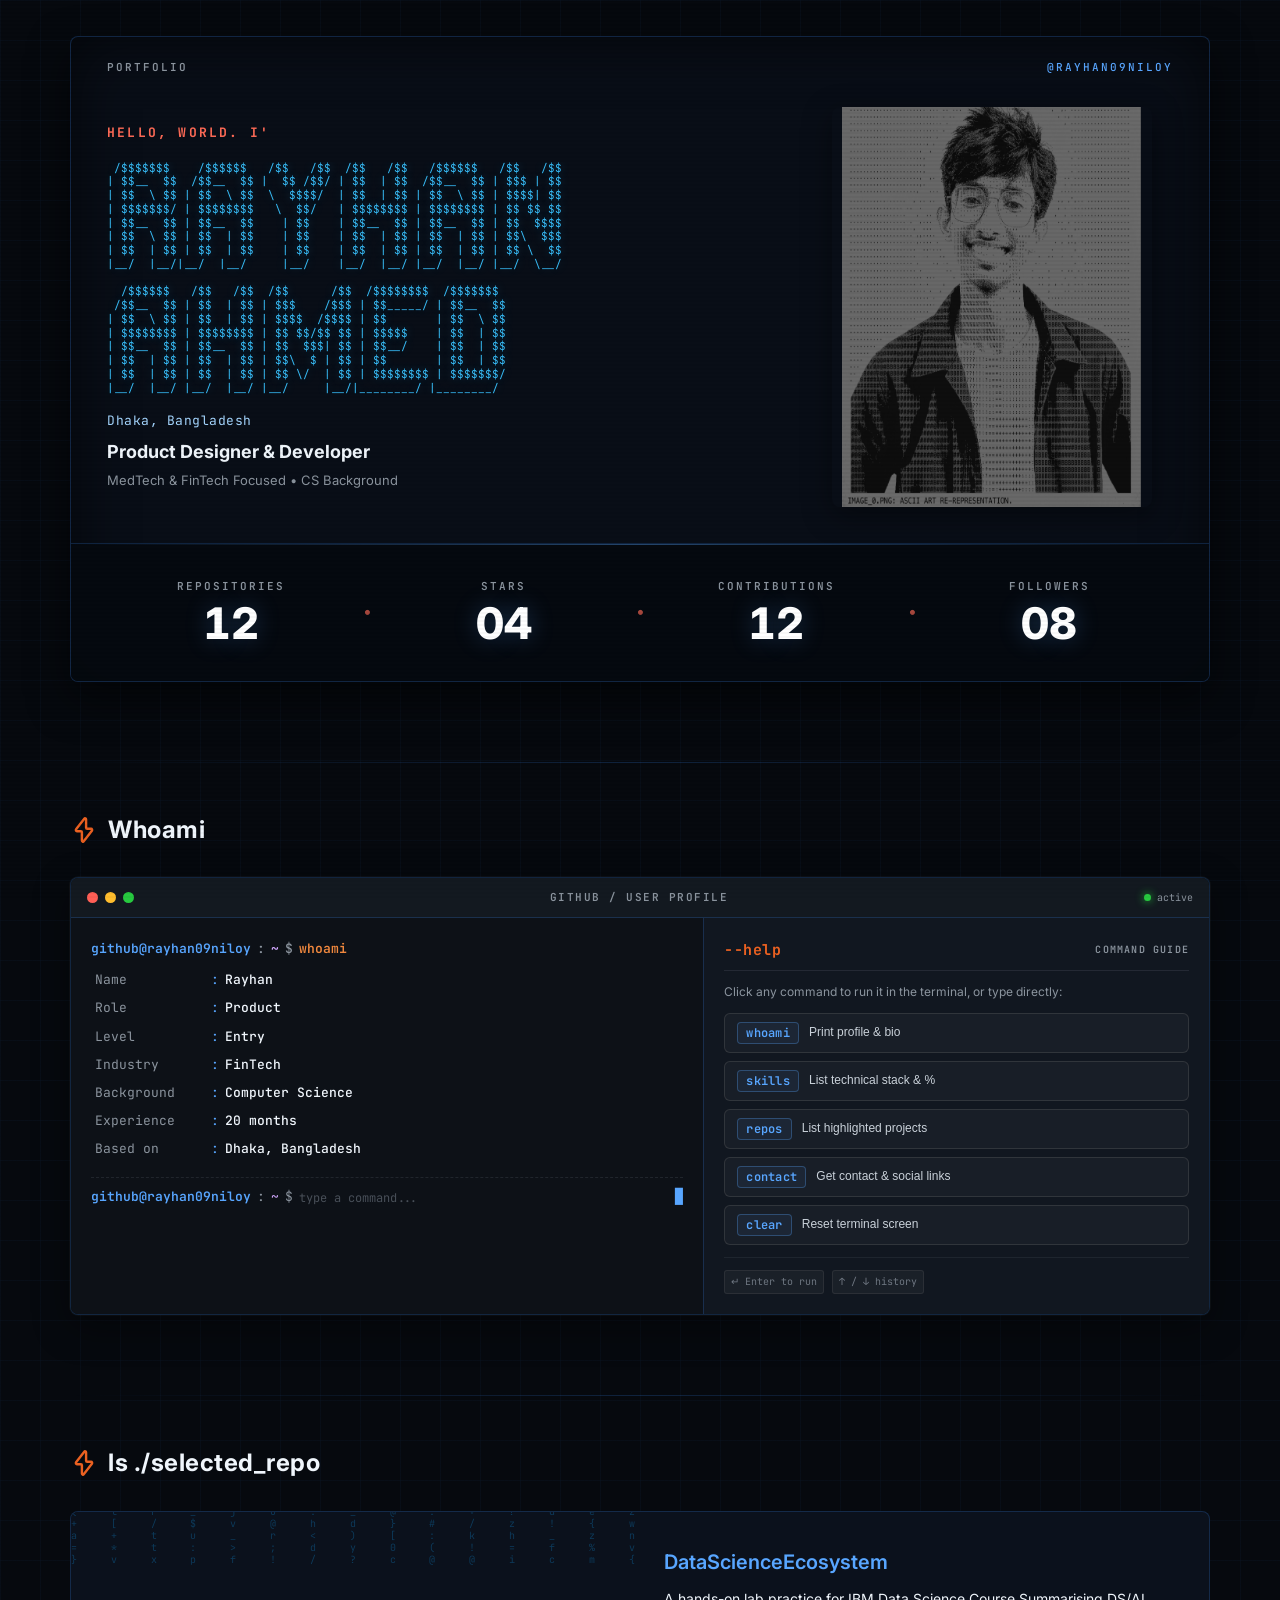
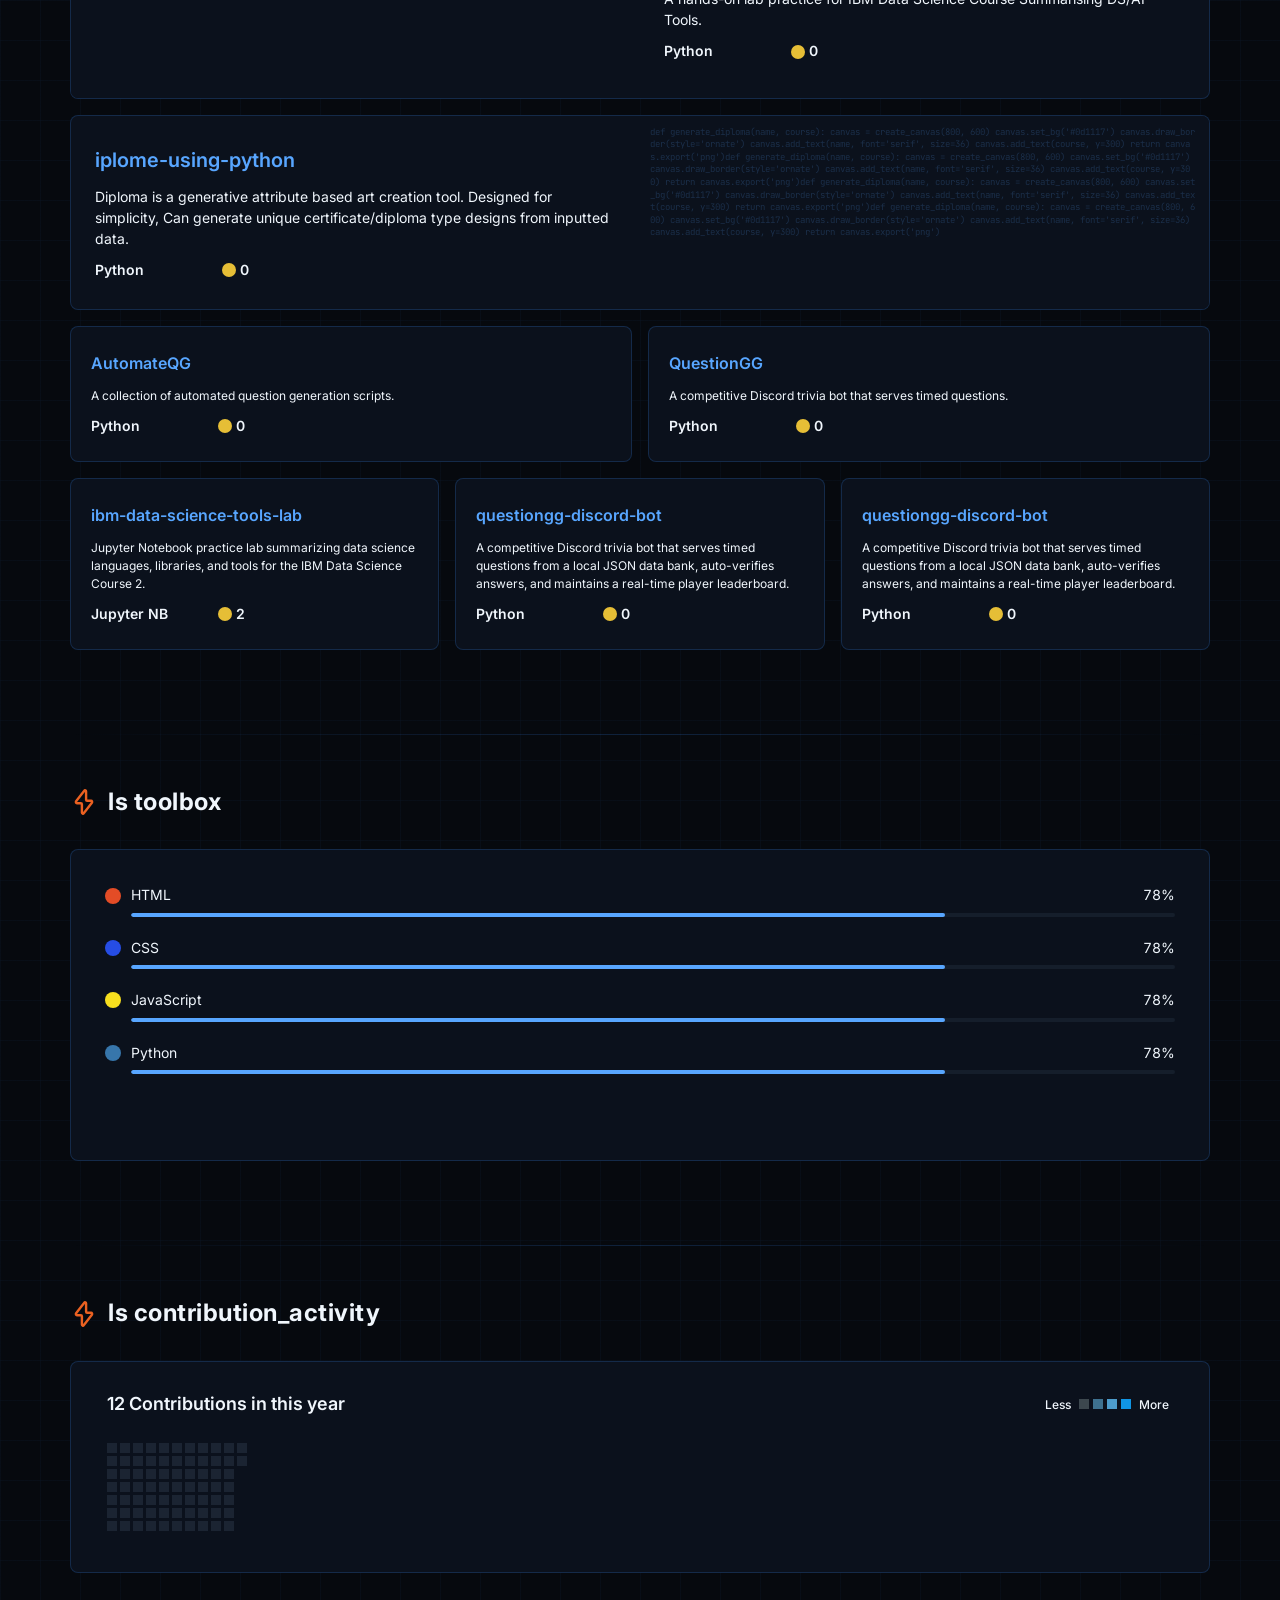
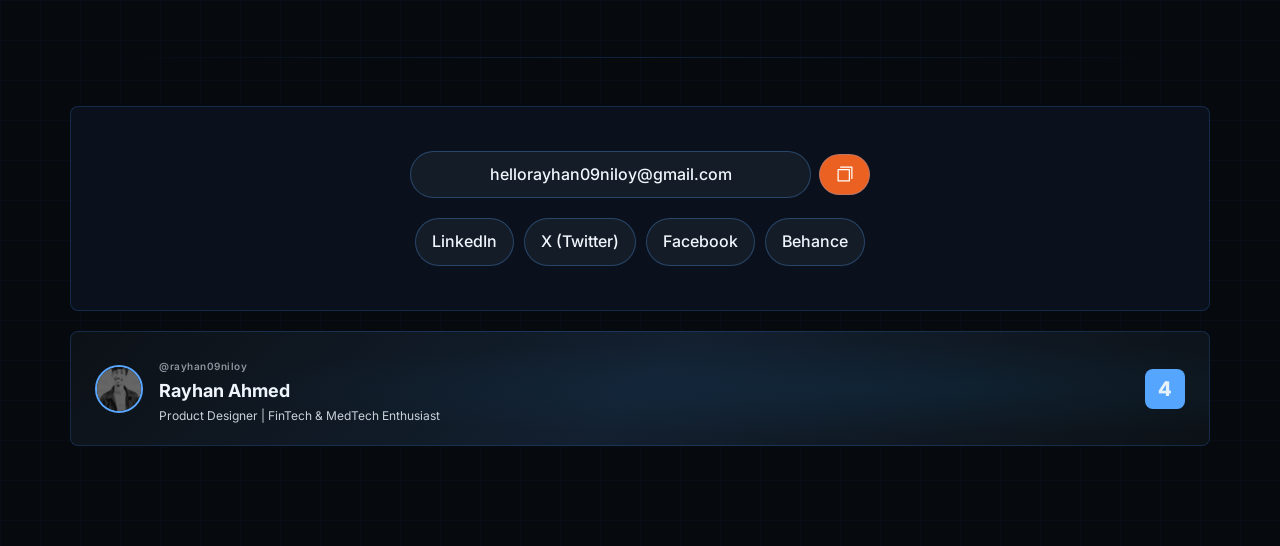
==== index.html @ 8833543a "good enough v1" ====
<!DOCTYPE html>
<html lang="en">
<head>
  <meta charset="UTF-8">
  <meta name="viewport" content="width=device-width, initial-scale=1.0">
  <title>Rayhan Ahmed — Portfolio</title>
  <link rel="stylesheet" href="style.css">
  <link rel="preconnect" href="https://fonts.googleapis.com">
  <link rel="preconnect" href="https://fonts.gstatic.com" crossorigin>
  <link href="https://fonts.googleapis.com/css2?family=Inter:wght@400;500;600;700;800;900&family=JetBrains+Mono:wght@400;700&display=swap" rel="stylesheet">
</head>
<body>
  <!-- Scanline overlay -->
  <div class="scanline-overlay"></div>

  <!-- Floating cursor glow -->
  <div class="cursor-glow" id="cursorGlow"></div>

  <main class="container">

    <!-- ═══════════════ HERO SECTION (Cybernetic Identity Card) ═══════════════ -->
    <section class="hero" id="hero">
      <div class="hero-card" data-animate="fade-up">
        <!-- Top meta header -->
        <div class="hero-top-bar">
          <span class="hero-identity-tag">PORTFOLIO</span>
          <span class="hero-handle-tag">@rayhan09niloy</span>
        </div>

        <!-- Hero main content grid -->
        <div class="hero-body">
          <div class="hero-content">
            <p class="hero-greeting" data-animate="fade-up">HELLO, WORLD. I'M</p>

            <pre class="ascii-name" aria-label="Rayhan Ahmed"> /$$$$$$$    /$$$$$$   /$$   /$$  /$$   /$$   /$$$$$$   /$$   /$$
| $$__  $$  /$$__  $$ |  $$ /$$/ | $$  | $$  /$$__  $$ | $$$ | $$
| $$  \ $$ | $$  \ $$  \  $$$$/  | $$  | $$ | $$  \ $$ | $$$$| $$
| $$$$$$$/ | $$$$$$$$   \  $$/   | $$$$$$$$ | $$$$$$$$ | $$ $$ $$
| $$__  $$ | $$__  $$    | $$    | $$__  $$ | $$__  $$ | $$  $$$$
| $$  \ $$ | $$  | $$    | $$    | $$  | $$ | $$  | $$ | $$\  $$$
| $$  | $$ | $$  | $$    | $$    | $$  | $$ | $$  | $$ | $$ \  $$
|__/  |__/|__/  |__/     |__/    |__/  |__/ |__/  |__/ |__/  \__/

  /$$$$$$   /$$   /$$  /$$      /$$  /$$$$$$$$  /$$$$$$$
 /$$__  $$ | $$  | $$ | $$$    /$$$ | $$_____/ | $$__  $$
| $$  \ $$ | $$  | $$ | $$$$  /$$$$ | $$       | $$  \ $$
| $$$$$$$$ | $$$$$$$$ | $$ $$/$$ $$ | $$$$$    | $$  | $$
| $$__  $$ | $$__  $$ | $$  $$$| $$ | $$__/    | $$  | $$
| $$  | $$ | $$  | $$ | $$\  $ | $$ | $$       | $$  | $$
| $$  | $$ | $$  | $$ | $$ \/  | $$ | $$$$$$$$ | $$$$$$$/
|__/  |__/ |__/  |__/ |__/     |__/|________/ |________/</pre>

            <div class="hero-info" data-animate="fade-up" data-delay="300">
              <p class="hero-location">Dhaka, Bangladesh</p>
              <p class="hero-role">Product Designer &amp; Developer</p>
              <p class="hero-detail">MedTech &amp; FinTech Focused • CS Background</p>
            </div>
          </div>

          <!-- Hero right: Profile with original uncropped dimensions -->
          <div class="hero-image-pane" data-animate="fade-left" data-delay="250">
            <img src="assets/profile.png" alt="Rayhan Ahmed" class="hero-profile-img" />
          </div>
        </div>

        <!-- Integrated Hero Stats Bar -->
        <div class="hero-stats-bar" data-animate="fade-up" data-delay="400">
          <div class="hero-stat-col">
            <span class="hero-stat-label">REPOSITORIES</span>
            <span class="hero-stat-value" data-count="12">0</span>
          </div>
          <div class="hero-stat-dot">•</div>
          <div class="hero-stat-col">
            <span class="hero-stat-label">STARS</span>
            <span class="hero-stat-value" data-count="4">0</span>
          </div>
          <div class="hero-stat-dot">•</div>
          <div class="hero-stat-col">
            <span class="hero-stat-label">CONTRIBUTIONS</span>
            <span class="hero-stat-value" data-count="12">0</span>
          </div>
          <div class="hero-stat-dot">•</div>
          <div class="hero-stat-col">
            <span class="hero-stat-label">FOLLOWERS</span>
            <span class="hero-stat-value" data-count="8">0</span>
          </div>
        </div>
      </div>
    </section>

    <!-- ═══════════════ SECTION DIVIDER ═══════════════ -->
    <div class="section-divider" data-animate="line-draw">
      <div class="divider-line"></div>
    </div>

    <!-- ═══════════════ WHOAMI SECTION ═══════════════ -->
    <section class="whoami-section" id="whoami">
      <div class="section-header" data-animate="fade-up">
        <img src="assets/flash.svg" alt="" class="section-icon" />
        <h2 class="section-title">Whoami</h2>
      </div>

      <!-- Interactive Terminal Window (Image 2 style) -->
      <div class="terminal-window" data-animate="fade-up" data-delay="100">
        <!-- Terminal Title Bar -->
        <div class="terminal-window-header">
          <div class="terminal-dots">
            <span class="dot red"></span>
            <span class="dot yellow"></span>
            <span class="dot green"></span>
          </div>
          <div class="terminal-window-title">GITHUB / USER PROFILE</div>
          <div class="terminal-window-meta">
            <span class="terminal-status-dot"></span>
            <span class="terminal-status-text">active</span>
          </div>
        </div>

        <!-- Terminal Window Body (2 columns: interactive shell + help guide) -->
        <div class="terminal-window-body">
          <!-- Left Column: Interactive Terminal -->
          <div class="terminal-shell" id="terminalShell">
            <div class="terminal-history" id="terminalHistory">
              <!-- Initial command output -->
              <div class="terminal-log-entry">
                <div class="terminal-prompt-line">
                  <span class="t-user">github@rayhan09niloy</span><span class="t-sep">:</span><span class="t-path">~</span><span class="t-dollar">$</span>
                  <span class="t-cmd">whoami</span>
                </div>
                <div class="terminal-output-block">
                  <table class="info-table">
                    <tr><td class="label">Name</td><td class="colon">:</td><td class="value">Rayhan</td></tr>
                    <tr><td class="label">Role</td><td class="colon">:</td><td class="value">Product</td></tr>
                    <tr><td class="label">Level</td><td class="colon">:</td><td class="value">Entry</td></tr>
                    <tr><td class="label">Industry</td><td class="colon">:</td><td class="value">FinTech</td></tr>
                    <tr><td class="label">Background</td><td class="colon">:</td><td class="value">Computer Science</td></tr>
                    <tr><td class="label">Experience</td><td class="colon">:</td><td class="value">20 months</td></tr>
                    <tr><td class="label">Based on</td><td class="colon">:</td><td class="value">Dhaka, Bangladesh</td></tr>
                  </table>
                </div>
              </div>
            </div>

            <!-- Active Input Row -->
            <form class="terminal-input-row" id="terminalForm" onsubmit="return false;">
              <span class="t-user">github@rayhan09niloy</span><span class="t-sep">:</span><span class="t-path">~</span><span class="t-dollar">$</span>
              <input type="text" id="terminalInput" class="terminal-input" placeholder="type a command..." autocomplete="off" spellcheck="false" />
              <span class="terminal-cursor">█</span>
            </form>
          </div>

          <!-- Right Column: --help Command Guide -->
          <div class="terminal-help-pane">
            <div class="help-pane-header">
              <span class="help-flag">--help</span>
              <span class="help-label">COMMAND GUIDE</span>
            </div>
            <p class="help-intro">Click any command to run it in the terminal, or type directly:</p>
            
            <div class="help-cmd-list">
              <button class="help-cmd-item" type="button" data-cmd="whoami">
                <span class="help-cmd-badge">whoami</span>
                <span class="help-cmd-desc">Print profile &amp; bio</span>
              </button>
              <button class="help-cmd-item" type="button" data-cmd="skills">
                <span class="help-cmd-badge">skills</span>
                <span class="help-cmd-desc">List technical stack &amp; %</span>
              </button>
              <button class="help-cmd-item" type="button" data-cmd="repos">
                <span class="help-cmd-badge">repos</span>
                <span class="help-cmd-desc">List highlighted projects</span>
              </button>
              <button class="help-cmd-item" type="button" data-cmd="contact">
                <span class="help-cmd-badge">contact</span>
                <span class="help-cmd-desc">Get contact &amp; social links</span>
              </button>
              <button class="help-cmd-item" type="button" data-cmd="clear">
                <span class="help-cmd-badge">clear</span>
                <span class="help-cmd-desc">Reset terminal screen</span>
              </button>
            </div>

            <div class="help-pane-footer">
              <div class="help-shortcuts">
                <span class="key-hint">↵ Enter to run</span>
                <span class="key-hint">↑ / ↓ history</span>
              </div>
            </div>
          </div>
        </div>
      </div>
    </section>

    <!-- ═══════════════ SECTION DIVIDER ═══════════════ -->
    <div class="section-divider" data-animate="line-draw">
      <div class="divider-line"></div>
    </div>

    <!-- ═══════════════ SELECTED WORK ═══════════════ -->
    <section class="selected-work" id="repos">
      <div class="section-header" data-animate="fade-up">
        <img src="assets/flash.svg" alt="" class="section-icon" />
        <h2 class="section-title">ls ./selected_repo</h2>
      </div>

      <!-- Featured Repo -->
      <div class="repo-featured" data-animate="fade-up" data-delay="100">
        <div class="repo-placeholder">
          <div class="repo-placeholder-inner">
            <div class="code-rain" id="codeRain"></div>
          </div>
        </div>
        <div class="repo-info-panel">
          <a href="#" class="repo-name-link">DataScienceEcosystem</a>
          <p class="repo-desc">A hands-on lab practice for IBM Data Science Course Summarising  DS/AI Tools.</p>
          <div class="repo-meta">
            <span class="repo-lang">Python</span>
            <span class="repo-stars">
              <img src="assets/star.svg" alt="" class="star-icon" />
              0
            </span>
          </div>
        </div>
      </div>

      <div class="repo-featured right" data-animate="fade-up" data-delay="200">
        <div class="repo-info-panel">
          <a href="#" class="repo-name-link">iplome-using-python</a>
          <p class="repo-desc">Diploma is a generative attribute based art creation tool. Designed for simplicity, Can generate unique certificate/diploma type designs from inputted data.</p>
          <div class="repo-meta">
            <span class="repo-lang">Python</span>
            <span class="repo-stars">
              <img src="assets/star.svg" alt="" class="star-icon" />
              0
            </span>
          </div>
        </div>
        <div class="repo-placeholder">
          <div class="repo-placeholder-inner">
            <div class="matrix-text" id="matrixText"></div>
          </div>
        </div>
      </div>

      <!-- Smaller Repos Grid -->
      <div class="repo-grid" data-animate="fade-up" data-delay="300">
        <div class="repo-card" data-tilt>
          <a href="#" class="repo-name-link">AutomateQG</a>
          <p class="repo-desc">A collection of automated question generation scripts.</p>
          <div class="repo-meta">
            <span class="repo-lang">Python</span>
            <span class="repo-stars">
              <img src="assets/star.svg" alt="" class="star-icon" />
              0
            </span>
          </div>
        </div>
        <div class="repo-card" data-tilt>
          <a href="#" class="repo-name-link">QuestionGG</a>
          <p class="repo-desc">A competitive Discord trivia bot that serves timed questions.</p>
          <div class="repo-meta">
            <span class="repo-lang">Python</span>
            <span class="repo-stars">
              <img src="assets/star.svg" alt="" class="star-icon" />
              0
            </span>
          </div>
        </div>
      </div>

      <!-- Second Row -->
      <div class="repo-grid three-col" data-animate="fade-up" data-delay="400">
        <div class="repo-card" data-tilt>
          <a href="#" class="repo-name-link">ibm-data-science-tools-lab</a>
          <p class="repo-desc">Jupyter Notebook practice lab summarizing data science languages, libraries, and tools for the IBM Data Science Course 2.</p>
          <div class="repo-meta">
            <span class="repo-lang">Jupyter NB</span>
            <span class="repo-stars">
              <img src="assets/star.svg" alt="" class="star-icon" />
              2
            </span>
          </div>
        </div>
        <div class="repo-card" data-tilt>
          <a href="#" class="repo-name-link">questiongg-discord-bot</a>
          <p class="repo-desc">A competitive Discord trivia bot that serves timed questions from a local JSON data bank, auto-verifies answers, and maintains a real-time player leaderboard.</p>
          <div class="repo-meta">
            <span class="repo-lang">Python</span>
            <span class="repo-stars">
              <img src="assets/star.svg" alt="" class="star-icon" />
              0
            </span>
          </div>
        </div>
        <div class="repo-card" data-tilt>
          <a href="#" class="repo-name-link">questiongg-discord-bot</a>
          <p class="repo-desc">A competitive Discord trivia bot that serves timed questions from a local JSON data bank, auto-verifies answers, and maintains a real-time player leaderboard.</p>
          <div class="repo-meta">
            <span class="repo-lang">Python</span>
            <span class="repo-stars">
              <img src="assets/star.svg" alt="" class="star-icon" />
              0
            </span>
          </div>
        </div>
      </div>
    </section>

    <!-- ═══════════════ SECTION DIVIDER ═══════════════ -->
    <div class="section-divider" data-animate="line-draw">
      <div class="divider-line"></div>
    </div>

    <!-- ═══════════════ TOOLBOX ═══════════════ -->
    <section class="toolbox-section" id="toolbox">
      <div class="section-header" data-animate="fade-up">
        <img src="assets/flash.svg" alt="" class="section-icon" />
        <h2 class="section-title">ls toolbox</h2>
      </div>

      <div class="toolbox-card" data-animate="fade-up" data-delay="100">
        <div class="skill-bar" data-animate="bar-fill" data-delay="200">
          <div class="skill-info">
            <span class="skill-dot" style="background: #e34c26;"></span>
            <span class="skill-name">HTML</span>
            <span class="skill-percent">78%</span>
          </div>
          <div class="bar-track">
            <div class="bar-fill" style="--fill-width: 78%; --bar-color: #e34c26;"></div>
          </div>
        </div>
        <div class="skill-bar" data-animate="bar-fill" data-delay="300">
          <div class="skill-info">
            <span class="skill-dot" style="background: #264de4;"></span>
            <span class="skill-name">CSS</span>
            <span class="skill-percent">78%</span>
          </div>
          <div class="bar-track">
            <div class="bar-fill" style="--fill-width: 78%; --bar-color: #264de4;"></div>
          </div>
        </div>
        <div class="skill-bar" data-animate="bar-fill" data-delay="400">
          <div class="skill-info">
            <span class="skill-dot" style="background: #f7df1e;"></span>
            <span class="skill-name">JavaScript</span>
            <span class="skill-percent">78%</span>
          </div>
          <div class="bar-track">
            <div class="bar-fill" style="--fill-width: 78%; --bar-color: #f7df1e;"></div>
          </div>
        </div>
        <div class="skill-bar" data-animate="bar-fill" data-delay="500">
          <div class="skill-info">
            <span class="skill-dot" style="background: #3776ab;"></span>
            <span class="skill-name">Python</span>
            <span class="skill-percent">78%</span>
          </div>
          <div class="bar-track">
            <div class="bar-fill" style="--fill-width: 78%; --bar-color: #3776ab;"></div>
          </div>
        </div>
        <div class="skill-bar" data-animate="bar-fill" data-delay="600">
          <div class="skill-info">
            <span class="skill-dot" style="background: #61dafb;"></span>
            <span class="skill-name">React</span>
            <span class="skill-percent">78%</span>
          </div>
          <div class="bar-track">
            <div class="bar-fill" style="--fill-width: 78%; --bar-color: #61dafb;"></div>
          </div>
        </div>
      </div>
    </section>

    <!-- ═══════════════ SECTION DIVIDER ═══════════════ -->
    <div class="section-divider" data-animate="line-draw">
      <div class="divider-line"></div>
    </div>

    <!-- ═══════════════ CONTRIBUTION ACTIVITY ═══════════════ -->
    <section class="contribution-section" id="contributions">
      <div class="section-header" data-animate="fade-up">
        <img src="assets/flash.svg" alt="" class="section-icon" />
        <h2 class="section-title">ls contribution_activity</h2>
      </div>

      <div class="contribution-card" data-animate="fade-up" data-delay="100">
        <div class="contribution-header">
          <span class="contribution-count">12 Contributions in this year</span>
          <div class="contribution-legend">
            <span class="legend-text">Less</span>
            <span class="legend-box" style="background: #3c474e;"></span>
            <span class="legend-box" style="background: #3e718f;"></span>
            <span class="legend-box" style="background: #4d9ccb;"></span>
            <span class="legend-box" style="background: #1095e4;"></span>
            <span class="legend-text">More</span>
          </div>
        </div>
        <div class="contribution-grid" id="contributionGrid">
          <!-- Generated by JS -->
        </div>
      </div>
    </section>

    <!-- ═══════════════ SECTION DIVIDER ═══════════════ -->
    <div class="section-divider" data-animate="line-draw">
      <div class="divider-line"></div>
    </div>

    <!-- ═══════════════ FOOTER / CONTACT ═══════════════ -->
    <footer class="footer-section" id="contact">
      <div class="footer-content" data-animate="fade-up">
        <div class="email-row">
          <div class="email-display">
            <span>hellorayhan09niloy@gmail.com</span>
          </div>
          <button class="copy-btn" id="copyEmail" aria-label="Copy email">
            <img src="assets/copy.svg" alt="Copy" />
          </button>
        </div>
        <div class="social-links">
          <a href="https://linkedin.com/in/rayhan09niloy" target="_blank" rel="noopener noreferrer" class="social-pill">LinkedIn</a>
          <a href="https://x.com/rayhan09niloy" target="_blank" rel="noopener noreferrer" class="social-pill">X (Twitter)</a>
          <a href="https://facebook.com" target="_blank" rel="noopener noreferrer" class="social-pill">Facebook</a>
          <a href="https://behance.net" target="_blank" rel="noopener noreferrer" class="social-pill">Behance</a>
        </div>
      </div>

      <div class="footer-profile" data-animate="fade-up" data-delay="200">
        <div class="footer-profile-card">
          <img src="assets/profile.png" alt="Rayhan Ahmed" class="footer-avatar" />
          <div class="footer-profile-info">
            <span class="footer-badge">@rayhan09niloy</span>
            <h3 class="footer-name">Rayhan Ahmed</h3>
            <p class="footer-bio">Product Designer | FinTech & MedTech Enthusiast</p>
          </div>
          <div class="footer-level">4</div>
        </div>
      </div>
    </footer>

  </main>

  <!-- Toast notification -->
  <div class="toast" id="toast">Email copied to clipboard!</div>

  <script src="script.js"></script>
</body>
</html>
---- style.css ----
/* ═══════════════════════════════════════════════════
   ROOT & RESET
   ═══════════════════════════════════════════════════ */

:root {
  --bg-primary: #06090e;
  --bg-card: #090e17;
  --bg-card-alt: #0b111c;
  --bg-card-deep: #070c14;
  --border-color: rgba(56, 139, 253, 0.2);
  --border-bright: rgba(88, 166, 255, 0.35);
  --text-primary: #f0f6fc;
  --text-secondary: #c9d1d9;
  --text-muted: #8b949e;
  --accent-blue: #58a6ff;
  --accent-coral: #ff6b57;
  --accent-orange: #eb6121;
  --accent-green: #7ee787;
  --pill-bg: #141c28;
  --pill-border: rgba(88, 166, 255, 0.3);
  --bar-track: #151e2b;
  --bar-fill: #58a6ff;
  --glow-color: rgba(56, 139, 253, 0.12);
  --contribution-0: #1b2432;
  --contribution-1: #1f3d59;
  --contribution-2: #285f8f;
  --contribution-3: #58a6ff;
  --font-main: 'Inter', -apple-system, BlinkMacSystemFont, sans-serif;
  --font-mono: 'JetBrains Mono', 'Courier New', monospace;
}

*, *::before, *::after {
  margin: 0;
  padding: 0;
  box-sizing: border-box;
}

html {
  scroll-behavior: smooth;
  font-size: 16px;
}

body {
  font-family: var(--font-main);
  background: var(--bg-primary);
  background-image: 
    linear-gradient(rgba(56, 139, 253, 0.035) 1px, transparent 1px),
    linear-gradient(90deg, rgba(56, 139, 253, 0.035) 1px, transparent 1px);
  background-size: 40px 40px;
  color: var(--text-primary);
  line-height: 1.6;
  overflow-x: hidden;
  -webkit-font-smoothing: antialiased;
  -moz-osx-font-smoothing: grayscale;
}

/* ═══════════════════════════════════════════════════
   SCANLINE OVERLAY (CRT retro feel)
   ═══════════════════════════════════════════════════ */

.scanline-overlay {
  position: fixed;
  inset: 0;
  z-index: 9999;
  pointer-events: none;
  background: repeating-linear-gradient(
    0deg,
    transparent,
    transparent 2px,
    rgba(0, 0, 0, 0.03) 2px,
    rgba(0, 0, 0, 0.03) 4px
  );
}

/* ═══════════════════════════════════════════════════
   CURSOR GLOW
   ═══════════════════════════════════════════════════ */

.cursor-glow {
  position: fixed;
  width: 600px;
  height: 600px;
  border-radius: 50%;
  background: radial-gradient(circle, var(--glow-color), transparent 70%);
  pointer-events: none;
  z-index: 1;
  transform: translate(-50%, -50%);
  transition: opacity 0.3s;
  opacity: 0;
}

body:hover .cursor-glow {
  opacity: 1;
}

/* ═══════════════════════════════════════════════════
   RESPONSIVE CONTAINER (Fluid, not capped at 640px)
   ═══════════════════════════════════════════════════ */

.container {
  width: 92%;
  max-width: 1140px;
  margin: 0 auto;
  padding: 36px 0 60px;
  position: relative;
  z-index: 2;
}

/* ═══════════════════════════════════════════════════
   HERO SECTION (Cybernetic Identity Card - Reference Image 1)
   ═══════════════════════════════════════════════════ */

.hero {
  margin-bottom: 32px;
}

.hero-card {
  background: var(--bg-card);
  border: 1px solid var(--border-color);
  border-radius: 8px;
  position: relative;
  overflow: hidden;
  box-shadow: inset 0 0 60px rgba(0, 0, 0, 0.6), 0 16px 40px rgba(0, 0, 0, 0.5);
  transition: border-color 0.3s ease, box-shadow 0.3s ease;
}

.hero-card:hover {
  border-color: var(--border-bright);
  box-shadow: inset 0 0 60px rgba(0, 0, 0, 0.5), 0 20px 48px rgba(56, 139, 253, 0.1);
}

/* Top Meta Header Bar */
.hero-top-bar {
  display: flex;
  justify-content: space-between;
  align-items: center;
  padding: 22px 36px 0;
  font-family: var(--font-mono);
  font-size: 11px;
  letter-spacing: 2px;
  color: var(--text-muted);
  text-transform: uppercase;
}

.hero-identity-tag {
  font-weight: 600;
  color: #8b949e;
}

.hero-handle-tag {
  color: var(--accent-blue);
  font-weight: 500;
}

/* Hero Main Content Grid */
.hero-body {
  display: grid;
  grid-template-columns: minmax(0, 1fr) minmax(220px, 34%);
  gap: 36px;
  align-items: stretch;
  padding: 30px 36px 36px;
}

.hero-content {
  min-width: 0;
  display: flex;
  flex-direction: column;
  justify-content: center;
}

.hero-greeting {
  font-family: var(--font-mono);
  font-size: 13px;
  font-weight: 700;
  color: var(--accent-coral);
  letter-spacing: 2.2px;
  text-transform: uppercase;
  margin-bottom: 12px;
  opacity: 0;
}

.hero-greeting.typed {
  opacity: 1;
}

.ascii-name {
  font-family: var(--font-mono);
  font-size: clamp(5px, 1vw, 11px);
  line-height: 1.25;
  color: #38bdf8;
  white-space: pre;
  font-weight: 400;
  margin: 6px 0 16px;
  text-shadow: 0 0 10px rgba(56, 189, 248, 0.28);
  overflow-x: auto;
  animation: name-flicker 4.5s linear infinite;
}

@keyframes name-flicker {
  0%, 19%, 21%, 23%, 25%, 54%, 56%, 100% { opacity: 1; }
  20%, 24%, 55% { opacity: 0.65; }
}

.hero-location {
  font-family: var(--font-mono);
  font-size: 13px;
  color: #a5d6ff;
  letter-spacing: 0.5px;
  margin-bottom: 6px;
}

.hero-role {
  font-size: 18px;
  font-weight: 700;
  color: var(--text-primary);
  margin-bottom: 4px;
}

.hero-detail {
  font-size: 13px;
  color: var(--text-muted);
  line-height: 1.5;
}

/* Right Column: Original Uncropped Portrait Display */
.hero-image-pane {
  display: flex;
  align-items: flex-end;
  justify-content: center;
  align-self: stretch;
  min-width: 0;
}

.hero-profile-img {
  width: 100%;
  max-width: 320px;
  height: auto;
  max-height: 400px;
  object-fit: contain;
  border-radius: 8px;
  display: block;
  transition: transform 0.3s ease;
  box-shadow: 0 8px 30px rgba(0, 0, 0, 0.4);
}

.hero-profile-img:hover {
  transform: scale(1.02);
}

/* ═══════════════════════════════════════════════════
   HERO STATS BAR (Spacious, bold 4-column display)
   ═══════════════════════════════════════════════════ */

.hero-stats-bar {
  background: rgba(5, 9, 15, 0.9);
  border-top: 1px solid var(--border-color);
  padding: 34px 44px;
  display: flex;
  align-items: center;
  justify-content: space-between;
  width: 100%;
  gap: 16px;
  position: relative;
  overflow: hidden;
}

.hero-stats-bar::before {
  content: '';
  position: absolute;
  top: 0;
  left: 0;
  right: 0;
  height: 1px;
  background: linear-gradient(90deg, transparent, rgba(88, 166, 255, 0.4), transparent);
}

.hero-stat-col {
  display: flex;
  flex-direction: column;
  gap: 6px;
  flex: 1;
  text-align: center;
}

.hero-stat-label {
  font-size: 11px;
  font-weight: 600;
  letter-spacing: 2px;
  color: var(--text-muted);
  text-transform: uppercase;
  font-family: var(--font-mono);
}

.hero-stat-value {
  font-size: clamp(34px, 3.4vw, 46px);
  font-weight: 800;
  color: #ffffff;
  line-height: 1.05;
  font-variant-numeric: tabular-nums;
  font-family: var(--font-main);
  text-shadow: 0 0 24px rgba(88, 166, 255, 0.28);
}

.hero-stat-dot {
  color: var(--accent-coral);
  font-size: 16px;
  opacity: 0.65;
  user-select: none;
}

/* ═══════════════════════════════════════════════════
   SECTION DIVIDERS & HIERARCHICAL BREATHING ROOM
   ═══════════════════════════════════════════════════ */

.section-divider {
  padding: 48px 0;
  overflow: hidden;
}

.divider-line {
  height: 1px;
  background: linear-gradient(90deg, transparent, var(--border-color), transparent);
  transform: scaleX(0);
  transition: transform 1s cubic-bezier(0.16, 1, 0.3, 1);
}

.section-divider.in-view .divider-line {
  transform: scaleX(1);
}

/* ═══════════════════════════════════════════════════
   SECTION HEADERS
   ═══════════════════════════════════════════════════ */

.section-header {
  display: flex;
  align-items: center;
  gap: 10px;
  margin-bottom: 28px;
}

.section-icon {
  width: 28px;
  height: 28px;
}

.section-title {
  font-size: 24px;
  font-weight: 700;
  color: var(--text-primary);
  letter-spacing: 0.5px;
}

/* ═══════════════════════════════════════════════════
   INTERACTIVE TERMINAL WINDOW (Image 2 Inspiration)
   ═══════════════════════════════════════════════════ */

.whoami-section {
  margin-bottom: 32px;
}

.terminal-window {
  background: #090d10;
  border: 1px solid var(--border-color);
  border-radius: 8px;
  overflow: hidden;
  box-shadow: 0 12px 36px rgba(0, 0, 0, 0.4), 0 0 0 1px rgba(255, 255, 255, 0.04);
  transition: border-color 0.3s ease, box-shadow 0.3s ease;
  overflow: hidden;
  box-shadow: 0 12px 36px rgba(0, 0, 0, 0.4), 0 0 0 1px rgba(255, 255, 255, 0.04);
  transition: border-color 0.3s ease, box-shadow 0.3s ease;
}

.terminal-window:focus-within {
  border-color: rgba(88, 166, 255, 0.4);
  box-shadow: 0 14px 44px rgba(0, 0, 0, 0.55), 0 0 25px rgba(16, 149, 228, 0.12);
}

/* Terminal Window Header Bar */
.terminal-window-header {
  height: 40px;
  background: #131920;
  border-bottom: 1px solid var(--border-color);
  display: flex;
  align-items: center;
  justify-content: space-between;
  padding: 0 16px;
  user-select: none;
}

.terminal-dots {
  display: flex;
  gap: 7px;
  align-items: center;
}

.dot {
  width: 11px;
  height: 11px;
  border-radius: 50%;
  transition: transform 0.2s ease, filter 0.2s ease;
}

.terminal-window:hover .dot {
  filter: brightness(1.1);
}

.dot.red { background: #ff5f56; }
.dot.yellow { background: #ffbd2e; }
.dot.green { background: #27c93f; }

.terminal-window-title {
  font-family: var(--font-mono);
  font-size: 11px;
  font-weight: 600;
  letter-spacing: 1.5px;
  color: #8b949e;
  text-transform: uppercase;
}

.terminal-window-meta {
  display: flex;
  align-items: center;
  gap: 6px;
  font-family: var(--font-mono);
  font-size: 11px;
  color: #7ee787;
}

.terminal-status-dot {
  width: 7px;
  height: 7px;
  border-radius: 50%;
  background: #27c93f;
  box-shadow: 0 0 8px #27c93f;
  animation: pulse-dot 2s infinite ease-in-out;
}

@keyframes pulse-dot {
  0%, 100% { opacity: 1; transform: scale(1); }
  50% { opacity: 0.5; transform: scale(0.85); }
}

.terminal-status-text {
  font-size: 10px;
  color: #8b949e;
}

/* Terminal Window Body */
.terminal-window-body {
  display: grid;
  grid-template-columns: 1.25fr 1fr;
  min-height: 340px;
}

/* Left Column: Interactive Terminal Shell */
.terminal-shell {
  background: #0d1117;
  padding: 20px;
  display: flex;
  flex-direction: column;
  font-family: var(--font-mono);
  font-size: 13px;
  line-height: 1.7;
  max-height: 420px;
  overflow-y: auto;
}

.terminal-history {
  display: flex;
  flex-direction: column;
  gap: 14px;
}

.terminal-log-entry {
  display: flex;
  flex-direction: column;
  gap: 6px;
}

.terminal-prompt-line {
  display: flex;
  align-items: center;
  gap: 6px;
  color: #e6edf3;
  font-weight: 500;
}

.t-user {
  color: #58a6ff;
  font-weight: 600;
}

.t-sep {
  color: #8b949e;
}

.t-path {
  color: #d2a8ff;
}

.t-dollar {
  color: #8b949e;
}

.t-cmd {
  color: #f0883e;
  font-weight: 600;
}

.terminal-output-block {
  padding-left: 4px;
}

/* Info Table in Terminal */
.info-table {
  width: 100%;
  font-size: 13px;
  border-collapse: collapse;
  font-family: var(--font-mono);
}

.info-table tr {
  transition: background 0.15s;
}

.info-table tr:hover {
  background: rgba(88, 166, 255, 0.05);
}

.info-table td {
  padding: 3px 0;
  line-height: 1.7;
}

.info-table .label {
  color: #8b949e;
  width: 110px;
}

.info-table .colon {
  color: #58a6ff;
  width: 20px;
  text-align: center;
}

.info-table .value {
  color: #f0f6fc;
  font-weight: 500;
}

/* Terminal Input Line */
.terminal-input-row {
  display: flex;
  align-items: center;
  gap: 6px;
  margin-top: 14px;
  padding-top: 8px;
  border-top: 1px dashed rgba(110, 118, 129, 0.2);
}

.terminal-input {
  background: transparent;
  border: none;
  outline: none;
  color: #f0f6fc;
  font-family: var(--font-mono);
  font-size: 13px;
  flex: 1;
  padding: 0;
  caret-color: #58a6ff;
}

.terminal-input::placeholder {
  color: #484f58;
  font-size: 12px;
}

.terminal-cursor {
  color: #58a6ff;
  animation: cursor-blink 1s step-end infinite;
  user-select: none;
  font-size: 13px;
}

@keyframes cursor-blink {
  0%, 100% { opacity: 1; }
  50% { opacity: 0; }
}

/* Terminal System Response Messages */
.terminal-msg {
  color: #c9d1d9;
  line-height: 1.6;
}

.terminal-msg.error {
  color: #ff7b72;
}

.terminal-msg.success {
  color: #7ee787;
}

.terminal-msg.info {
  color: #79c0ff;
}

/* Right Column: --help Command Guide */
.terminal-help-pane {
  background: #111720;
  border-left: 1px solid var(--border-color);
  padding: 20px;
  display: flex;
  flex-direction: column;
  gap: 12px;
}

.help-pane-header {
  display: flex;
  align-items: center;
  justify-content: space-between;
  padding-bottom: 8px;
  border-bottom: 1px solid rgba(110, 118, 129, 0.2);
}

.help-flag {
  color: var(--accent-orange);
  font-family: var(--font-mono);
  font-weight: 700;
  font-size: 15px;
  letter-spacing: 0.5px;
}

.help-label {
  font-family: var(--font-mono);
  font-size: 10px;
  font-weight: 600;
  color: #8b949e;
  letter-spacing: 1.2px;
  text-transform: uppercase;
}

.help-intro {
  font-size: 12px;
  color: #8b949e;
  line-height: 1.5;
}

.help-cmd-list {
  display: flex;
  flex-direction: column;
  gap: 8px;
}

.help-cmd-item {
  background: rgba(255, 255, 255, 0.03);
  border: 1px solid rgba(112, 112, 112, 0.28);
  border-radius: 6px;
  padding: 8px 12px;
  display: flex;
  align-items: center;
  gap: 10px;
  cursor: pointer;
  text-align: left;
  transition: all 0.2s cubic-bezier(0.16, 1, 0.3, 1);
  color: inherit;
}

.help-cmd-item:hover {
  background: rgba(88, 166, 255, 0.08);
  border-color: rgba(88, 166, 255, 0.5);
  transform: translateX(4px);
  box-shadow: 0 2px 12px rgba(16, 149, 228, 0.1);
}

.help-cmd-item:active {
  transform: translateX(2px) scale(0.99);
}

.help-cmd-badge {
  background: #1c2635;
  color: #58a6ff;
  border: 1px solid rgba(88, 166, 255, 0.3);
  padding: 2px 8px;
  border-radius: 4px;
  font-family: var(--font-mono);
  font-size: 12px;
  font-weight: 600;
  letter-spacing: 0.3px;
  flex-shrink: 0;
}

.help-cmd-desc {
  font-size: 12px;
  color: #c9d1d9;
  line-height: 1.3;
}

.help-pane-footer {
  margin-top: auto;
  padding-top: 12px;
  border-top: 1px solid rgba(110, 118, 129, 0.15);
}

.help-shortcuts {
  display: flex;
  gap: 8px;
  flex-wrap: wrap;
}

.key-hint {
  font-family: var(--font-mono);
  font-size: 10px;
  color: #6e7681;
  background: rgba(255, 255, 255, 0.04);
  padding: 3px 6px;
  border-radius: 3px;
  border: 1px solid rgba(112, 112, 112, 0.2);
}

/* ═══════════════════════════════════════════════════
   SELECTED WORK / REPOS
   ═══════════════════════════════════════════════════ */

.selected-work {
  margin-bottom: 36px;
}

.repo-featured {
  display: grid;
  grid-template-columns: 1fr 1fr;
  gap: 0;
  margin-bottom: 16px;
  border: 1px solid var(--border-color);
  border-radius: 8px;
  background: var(--bg-card-alt);
  overflow: hidden;
}

.repo-placeholder {
  background: var(--bg-card-alt);
  min-height: 186px;
  position: relative;
  overflow: hidden;
}

.repo-placeholder-inner {
  position: absolute;
  inset: 0;
  display: flex;
  align-items: center;
  justify-content: center;
}

/* Code rain effect */
.code-rain {
  position: absolute;
  inset: 0;
  font-family: var(--font-mono);
  font-size: 10px;
  color: rgba(16, 149, 228, 0.3);
  overflow: hidden;
}

.code-rain .rain-column {
  position: absolute;
  top: -100%;
  animation: rain-fall linear infinite;
  white-space: pre;
  line-height: 1.2;
}

@keyframes rain-fall {
  to { transform: translateY(300%); }
}

/* Matrix text effect */
.matrix-text {
  position: absolute;
  inset: 0;
  font-family: var(--font-mono);
  font-size: 9px;
  color: rgba(88, 166, 255, 0.2);
  overflow: hidden;
  padding: 10px;
  word-break: break-all;
  line-height: 1.4;
}

.repo-info-panel {
  padding: 28px 24px;
  display: flex;
  flex-direction: column;
  justify-content: center;
  gap: 10px;
}

.repo-name-link {
  font-size: 20px;
  font-weight: 600;
  color: var(--accent-blue);
  text-decoration: none;
  transition: color 0.2s, text-shadow 0.2s;
  overflow: hidden;
  text-overflow: ellipsis;
  white-space: nowrap;
}

.repo-name-link:hover {
  color: #79c0ff;
  text-shadow: 0 0 20px rgba(88, 166, 255, 0.3);
}

.repo-desc {
  font-size: 14px;
  color: var(--text-primary);
  line-height: 1.5;
  display: -webkit-box;
  -webkit-line-clamp: 3;
  line-clamp: 3;
  -webkit-box-orient: vertical;
  overflow: hidden;
}

.repo-meta {
  display: flex;
  align-items: center;
  justify-content: space-between;
  width: 154px;
}

.repo-lang {
  font-size: 14px;
  font-weight: 600;
  color: var(--text-primary);
}

.repo-stars {
  display: flex;
  align-items: center;
  gap: 4px;
  font-size: 14px;
  font-weight: 600;
  color: var(--text-primary);
}

.star-icon {
  width: 14px;
  height: 14px;
}

/* Repo Grid */
.repo-grid {
  display: grid;
  grid-template-columns: 1fr 1fr;
  gap: 16px;
  margin-bottom: 16px;
}

.repo-grid.three-col {
  grid-template-columns: 1fr 1fr 1fr;
}

.repo-card {
  background: var(--bg-card-alt);
  border: 1px solid var(--border-color);
  border-radius: 8px;
  padding: 24px 20px;
  display: flex;
  flex-direction: column;
  gap: 10px;
  transition: transform 0.3s, box-shadow 0.3s, border-color 0.3s;
  cursor: default;
}

.repo-card:hover {
  border-color: rgba(88, 166, 255, 0.4);
  box-shadow: 0 4px 25px rgba(16, 149, 228, 0.1);
  transform: translateY(-2px);
}

.repo-card .repo-name-link {
  font-size: 16px;
}

.repo-card .repo-desc {
  font-size: 12px;
}

/* ═══════════════════════════════════════════════════
   TOOLBOX SECTION
   ═══════════════════════════════════════════════════ */

.toolbox-section {
  margin-bottom: 36px;
}

.toolbox-card {
  background: var(--bg-card-alt);
  border: 1px solid var(--border-color);
  border-radius: 8px;
  padding: 34px 34px;
  display: flex;
  flex-direction: column;
  gap: 20px;
}

.skill-bar {
  display: flex;
  flex-direction: column;
  gap: 6px;
}

.skill-info {
  display: flex;
  align-items: center;
  gap: 10px;
  font-size: 14px;
}

.skill-dot {
  width: 16px;
  height: 16px;
  border-radius: 50%;
  flex-shrink: 0;
}

.skill-name {
  color: var(--text-primary);
  min-width: 80px;
}

.skill-percent {
  color: var(--text-primary);
  margin-left: auto;
  font-variant-numeric: tabular-nums;
}

.bar-track {
  height: 4px;
  background: var(--bar-track);
  border-radius: 2px;
  overflow: hidden;
  margin-left: 26px;
}

.bar-fill {
  height: 100%;
  background: var(--bar-fill);
  border-radius: 2px;
  width: 0;
  transition: width 1.2s cubic-bezier(0.16, 1, 0.3, 1);
}

.skill-bar.in-view .bar-fill {
  width: var(--fill-width);
}

/* ═══════════════════════════════════════════════════
   CONTRIBUTION SECTION
   ═══════════════════════════════════════════════════ */

.contribution-section {
  margin-bottom: 36px;
}

.contribution-card {
  background: var(--bg-card-alt);
  border: 1px solid var(--border-color);
  border-radius: 8px;
  padding: 28px 36px 36px;
  overflow: hidden;
}

.contribution-header {
  display: flex;
  align-items: center;
  justify-content: space-between;
  margin-bottom: 24px;
}

.contribution-count {
  font-size: 18px;
  font-weight: 600;
}

.contribution-legend {
  display: flex;
  align-items: center;
  gap: 4px;
}

.legend-text {
  font-size: 12px;
  font-weight: 500;
  color: var(--text-primary);
  margin: 0 4px;
}

.legend-box {
  width: 10px;
  height: 10px;
  display: inline-block;
}

.contribution-grid {
  display: flex;
  gap: 3px;
  overflow-x: auto;
  padding-bottom: 5px;
}

.contribution-column {
  display: flex;
  flex-direction: column;
  gap: 3px;
}

.contribution-cell {
  width: 10px;
  height: 10px;
  background: var(--contribution-0);
  transition: background 0.3s, transform 0.3s, box-shadow 0.3s;
  cursor: pointer;
  opacity: 0;
  transform: scale(0);
}

.contribution-cell.in-view {
  opacity: 1;
  transform: scale(1);
}

.contribution-cell:hover {
  transform: scale(1.5);
  box-shadow: 0 0 8px rgba(16, 149, 228, 0.5);
  z-index: 2;
  position: relative;
}

.contribution-cell.level-1 { background: var(--contribution-1); }
.contribution-cell.level-2 { background: var(--contribution-2); }
.contribution-cell.level-3 { background: var(--contribution-3); }

/* ═══════════════════════════════════════════════════
   FOOTER / CONTACT
   ═══════════════════════════════════════════════════ */

.footer-section {
  padding-bottom: 40px;
}

.footer-content {
  background: var(--bg-card-alt);
  border: 1px solid var(--border-color);
  border-radius: 8px;
  padding: 44px 36px;
  display: flex;
  flex-direction: column;
  align-items: center;
  gap: 20px;
  margin-bottom: 20px;
}

.email-row {
  display: flex;
  align-items: center;
  gap: 8px;
  width: 100%;
  max-width: 460px;
}

.email-display {
  flex: 1;
  background: var(--pill-bg);
  border: 1px solid var(--pill-border);
  border-radius: 30px;
  padding: 10px 16px;
  font-size: 16px;
  font-weight: 500;
  color: var(--text-primary);
  text-align: center;
  overflow: hidden;
  text-overflow: ellipsis;
  white-space: nowrap;
}

.copy-btn {
  width: 51px;
  height: 41px;
  background: var(--accent-orange);
  border: 1px solid var(--pill-border);
  border-radius: 30px;
  display: flex;
  align-items: center;
  justify-content: center;
  cursor: pointer;
  transition: transform 0.2s, box-shadow 0.2s, background 0.2s;
  flex-shrink: 0;
}

.copy-btn img {
  width: 20px;
  height: 20px;
  filter: brightness(10);
}

.copy-btn:hover {
  transform: scale(1.05);
  box-shadow: 0 0 20px rgba(235, 97, 33, 0.4);
}

.copy-btn:active {
  transform: scale(0.95);
}

.social-links {
  display: flex;
  gap: 10px;
  flex-wrap: wrap;
  justify-content: center;
}

.social-pill {
  background: var(--pill-bg);
  border: 1px solid var(--pill-border);
  border-radius: 30px;
  padding: 10px 16px;
  font-size: 16px;
  font-weight: 500;
  color: var(--text-primary);
  text-decoration: none;
  transition: all 0.3s;
  position: relative;
  overflow: hidden;
}

.social-pill::before {
  content: '';
  position: absolute;
  inset: 0;
  background: linear-gradient(135deg, rgba(16, 149, 228, 0.2), transparent);
  opacity: 0;
  transition: opacity 0.3s;
}

.social-pill:hover::before {
  opacity: 1;
}

.social-pill:hover {
  border-color: var(--contribution-3);
  transform: translateY(-2px);
  box-shadow: 0 4px 20px rgba(16, 149, 228, 0.2);
}

/* Footer Profile Card */
.footer-profile-card {
  background: linear-gradient(135deg, #0c1116 0%, #132030 50%, #0c1116 100%);
  border: 1px solid var(--border-color);
  border-radius: 8px;
  padding: 20px 24px;
  display: flex;
  align-items: center;
  gap: 16px;
  position: relative;
  overflow: hidden;
}

.footer-profile-card::before {
  content: '';
  position: absolute;
  inset: 0;
  background: radial-gradient(ellipse at 70% 50%, rgba(16, 149, 228, 0.08), transparent 60%);
  pointer-events: none;
}

.footer-avatar {
  width: 48px;
  height: 48px;
  border-radius: 50%;
  object-fit: cover;
  border: 2px solid var(--contribution-3);
}

.footer-profile-info {
  flex: 1;
}

.footer-badge {
  font-size: 10px;
  font-weight: 600;
  color: var(--text-muted);
  letter-spacing: 0.5px;
}

.footer-name {
  font-size: 18px;
  font-weight: 700;
}

.footer-bio {
  font-size: 12px;
  color: var(--text-secondary);
}

.footer-level {
  width: 40px;
  height: 40px;
  background: linear-gradient(135deg, var(--contribution-3), var(--accent-blue));
  border-radius: 8px;
  display: flex;
  align-items: center;
  justify-content: center;
  font-size: 20px;
  font-weight: 800;
  flex-shrink: 0;
}

/* ═══════════════════════════════════════════════════
   TOAST
   ═══════════════════════════════════════════════════ */

.toast {
  position: fixed;
  bottom: 30px;
  left: 50%;
  transform: translateX(-50%) translateY(100px);
  background: var(--contribution-3);
  color: var(--text-primary);
  padding: 12px 24px;
  border-radius: 8px;
  font-size: 14px;
  font-weight: 500;
  z-index: 10000;
  opacity: 0;
  transition: all 0.4s cubic-bezier(0.16, 1, 0.3, 1);
  pointer-events: none;
}

.toast.show {
  transform: translateX(-50%) translateY(0);
  opacity: 1;
}

/* ═══════════════════════════════════════════════════
   SCROLL ANIMATIONS
   ═══════════════════════════════════════════════════ */

[data-animate] {
  opacity: 0;
  transition: all 0.8s cubic-bezier(0.16, 1, 0.3, 1);
}

[data-animate="fade-up"] {
  transform: translateY(40px);
}

[data-animate="fade-left"] {
  transform: translateX(40px);
}

[data-animate="line-draw"] {
  opacity: 1;
}

[data-animate].in-view {
  opacity: 1;
  transform: translate(0, 0);
}

/* ═══════════════════════════════════════════════════
   RESPONSIVE DESIGN
   ═══════════════════════════════════════════════════ */

@media (max-width: 1024px) {
  .hero-body {
    gap: 24px;
    padding: 26px 30px 30px;
  }

  .hero-stats-bar {
    padding: 28px 32px;
  }
}

@media (max-width: 900px) {
  .hero-body {
    grid-template-columns: 1fr;
    text-align: left;
    padding: 24px 26px 28px;
  }

  .hero-image-pane {
    justify-content: center;
    margin-top: 14px;
  }

  .hero-profile-img {
    max-height: 320px;
  }

  .terminal-window-body {
    grid-template-columns: 1fr;
  }

  .terminal-help-pane {
    border-left: none;
    border-top: 1px solid var(--border-color);
  }

  .terminal-shell {
    max-height: 340px;
  }

  .repo-featured {
    grid-template-columns: 1fr;
  }

  .repo-featured.right {
    direction: ltr;
  }

  .repo-featured.right .repo-info-panel {
    order: 2;
  }

  .repo-featured.right .repo-placeholder {
    order: 1;
  }

  .hero-stats-bar {
    padding: 24px 24px;
    flex-wrap: wrap;
    gap: 16px 20px;
  }

  .hero-stat-col {
    min-width: 40%;
  }

  .hero-stat-dot {
    display: none;
  }
}

@media (max-width: 640px) {
  .container {
    width: 95%;
    padding: 20px 0 40px;
  }

  .hero-top-bar {
    padding: 16px 20px 0;
    font-size: 10px;
    letter-spacing: 1.2px;
  }

  .hero-body {
    padding: 20px 20px 24px;
  }

  .ascii-name {
    font-size: clamp(5.5px, 1.8vw, 10px);
  }

  .hero-location {
    font-size: 12px;
  }

  .hero-role {
    font-size: 16px;
  }

  .hero-detail {
    font-size: 12px;
  }

  .hero-profile-img {
    max-height: 230px;
  }

  .hero-stats-bar {
    padding: 20px 16px;
    gap: 14px 12px;
  }

  .hero-stat-col {
    min-width: 42%;
  }

  .hero-stat-label {
    font-size: 10px;
    letter-spacing: 1px;
  }

  .hero-stat-value {
    font-size: 28px;
  }

  .repo-grid {
    grid-template-columns: 1fr;
  }

  .repo-grid.three-col {
    grid-template-columns: 1fr;
  }

  .section-title {
    font-size: 18px;
  }

  .contribution-header {
    flex-direction: column;
    gap: 10px;
    align-items: flex-start;
  }

  .contribution-card {
    padding: 18px;
  }

  .toolbox-card {
    padding: 20px;
  }

  .footer-content {
    padding: 24px 18px;
  }

  .email-row {
    flex-direction: column;
  }

  .email-display {
    width: 100%;
  }

  .social-links {
    gap: 8px;
  }

  .social-pill {
    font-size: 13px;
    padding: 8px 12px;
  }

  .footer-profile-card {
    flex-direction: column;
    text-align: center;
    padding: 20px;
  }
}

@media (prefers-reduced-motion: reduce) {
  .ascii-name {
    animation: none;
  }
}

/* ═══════════════════════════════════════════════════
   SELECTION COLOR
   ═══════════════════════════════════════════════════ */

::selection {
  background: rgba(16, 149, 228, 0.3);
  color: var(--text-primary);
}

/* ═══════════════════════════════════════════════════
   SCROLLBAR
   ═══════════════════════════════════════════════════ */

::-webkit-scrollbar {
  width: 6px;
}

::-webkit-scrollbar-track {
  background: var(--bg-primary);
}

::-webkit-scrollbar-thumb {
  background: var(--pill-bg);
  border-radius: 3px;
}

::-webkit-scrollbar-thumb:hover {
  background: var(--contribution-2);
}
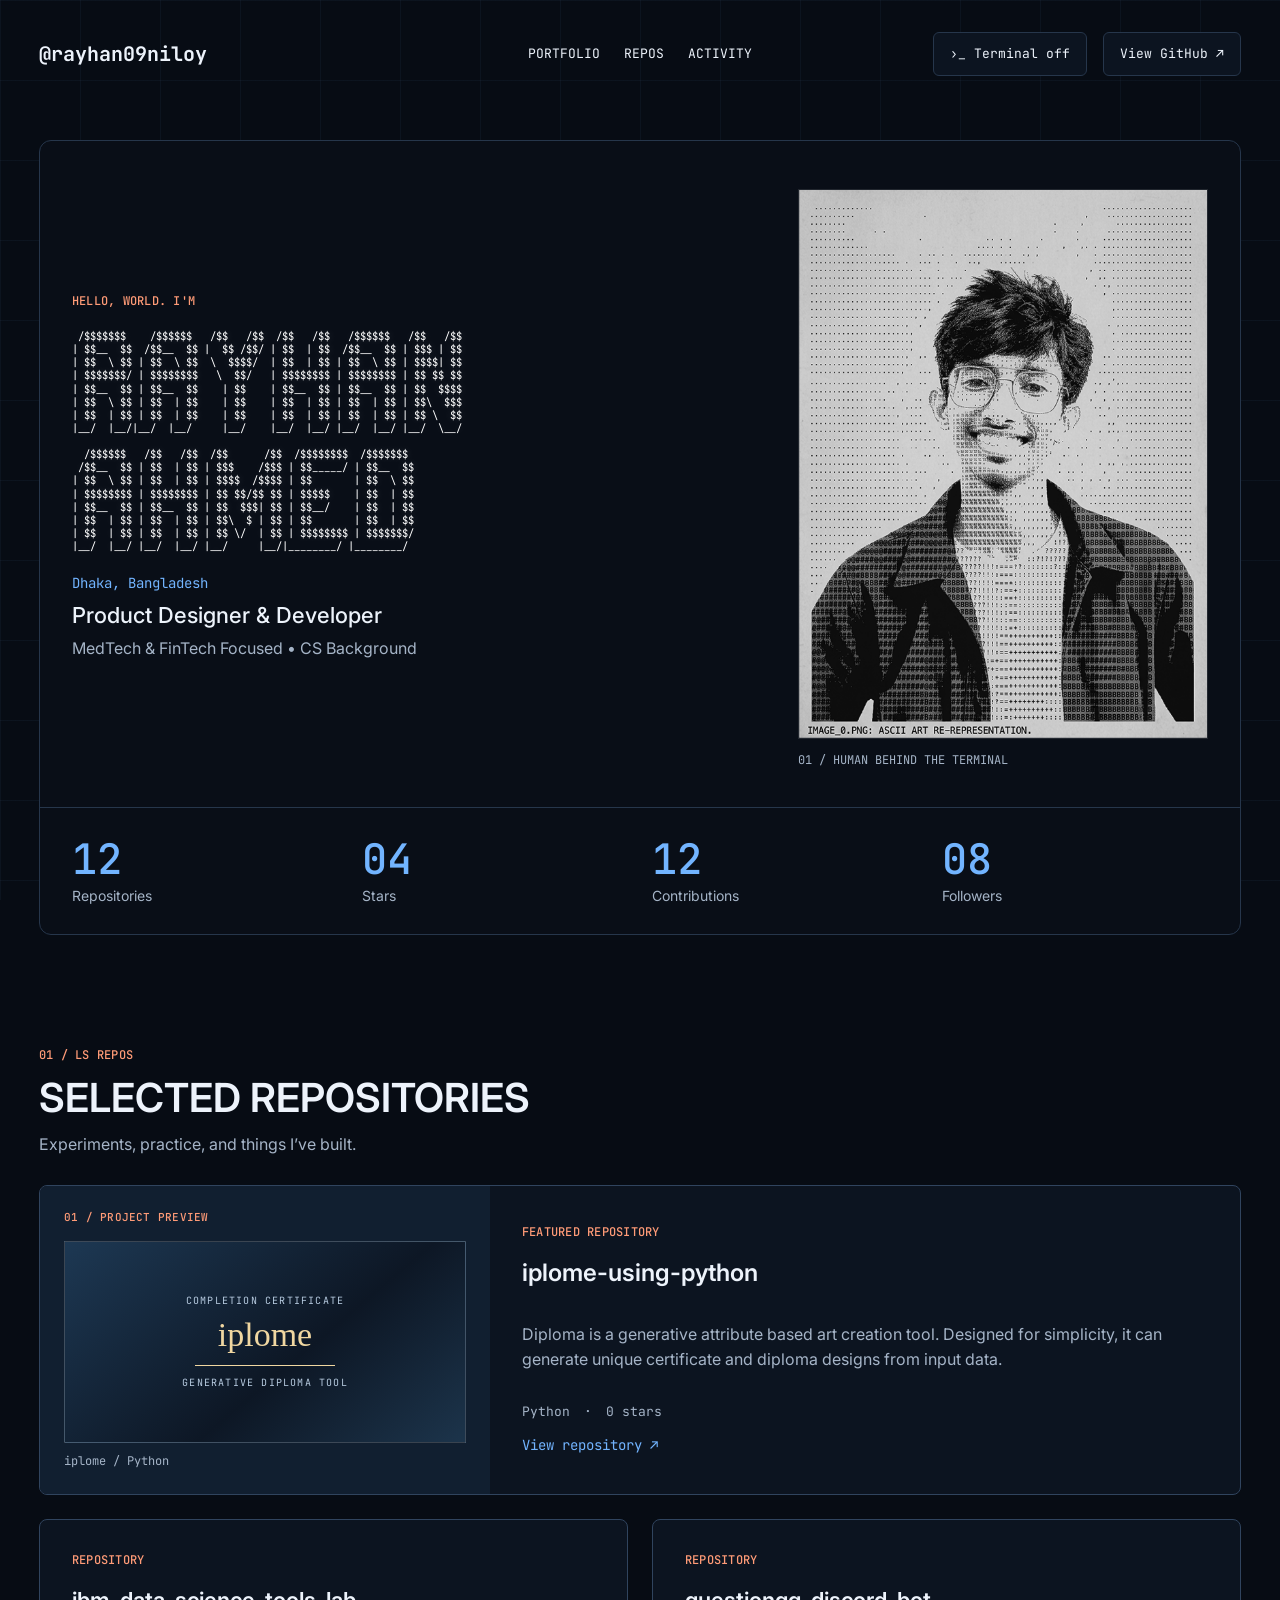
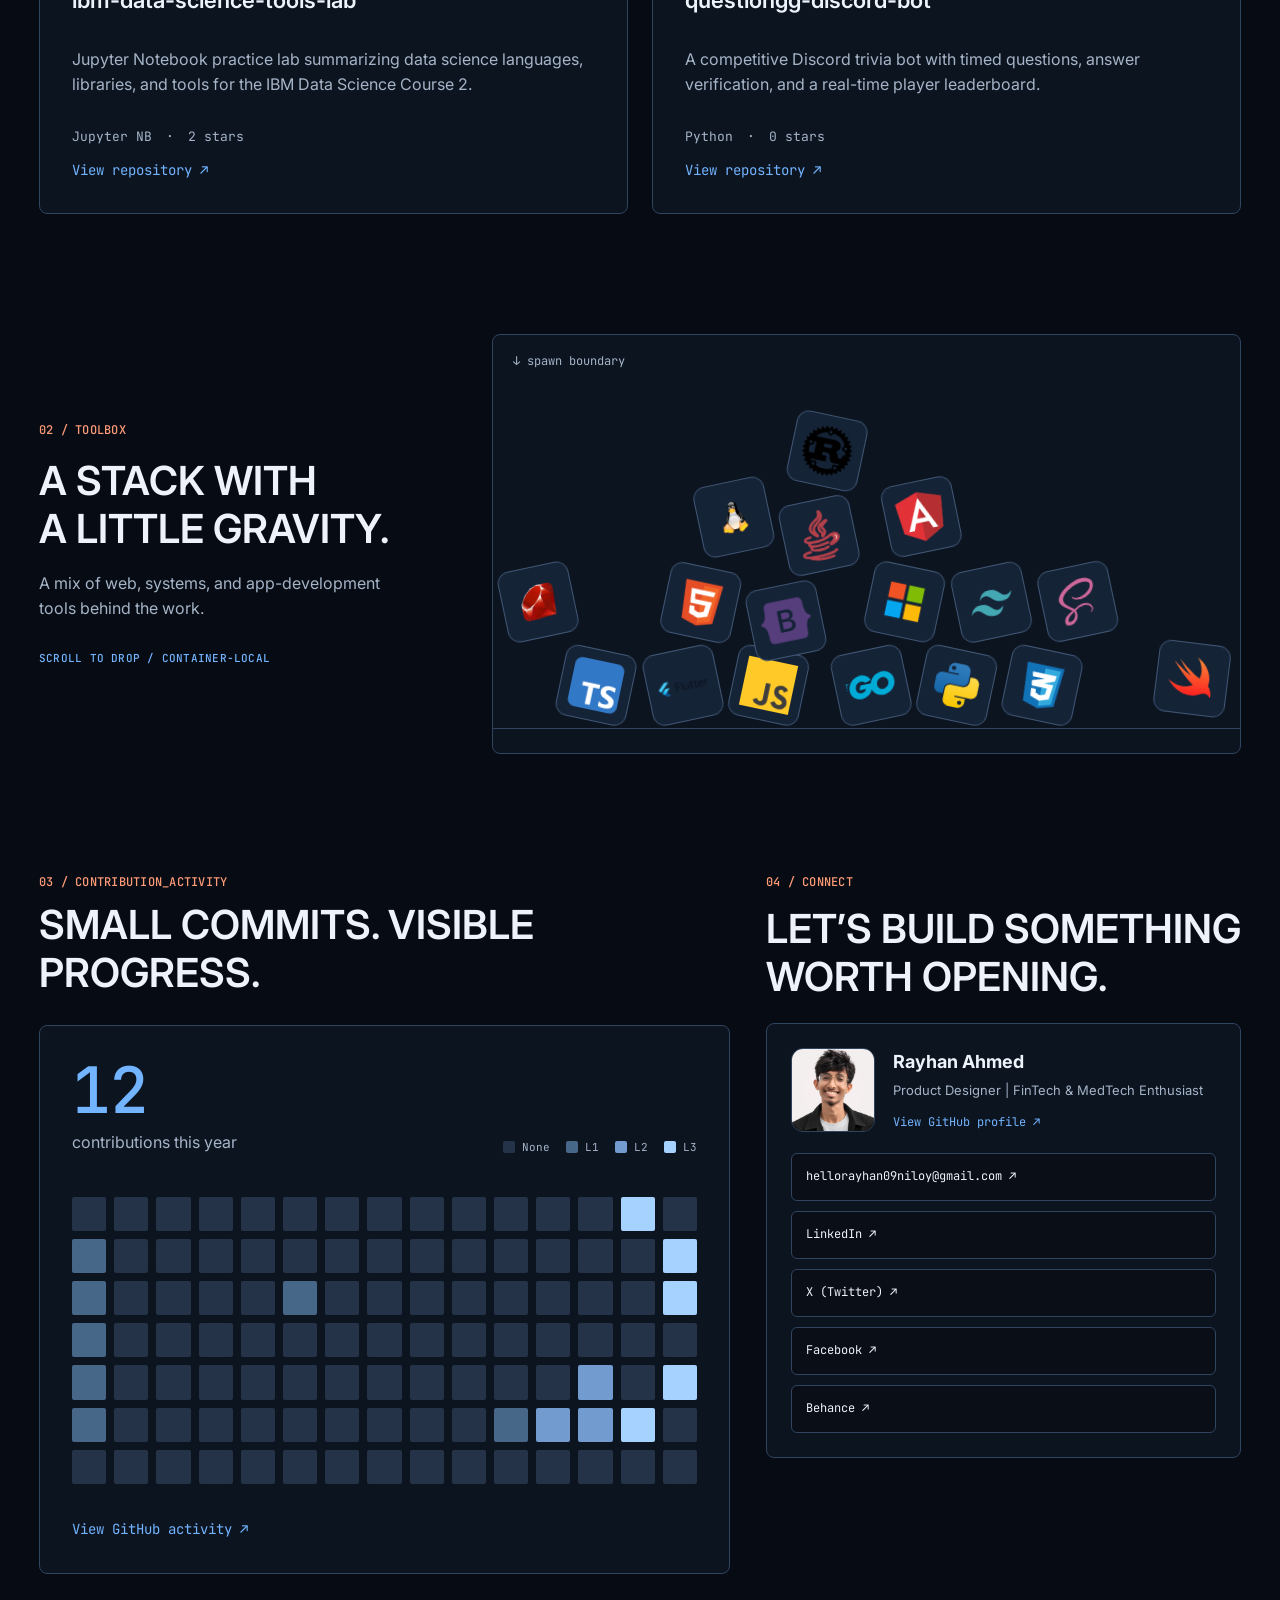
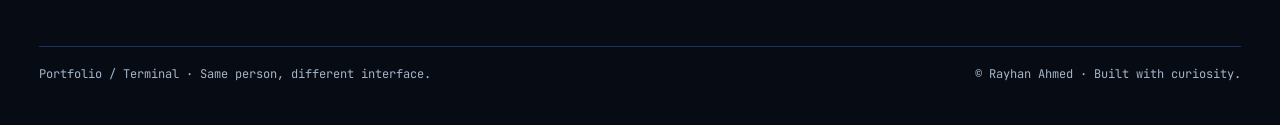
==== commit 075b06c9: "Template is ready to copy" ====
--- a/index.html
+++ b/index.html
@@ -3,36 +3,42 @@
 <head>
   <meta charset="UTF-8">
   <meta name="viewport" content="width=device-width, initial-scale=1.0">
+  <meta name="theme-color" content="#070c14">
+  <meta name="description" content="Rayhan Ahmed's portfolio website showcasing selected repositories, contribution activity, and contact information.">
+  <meta name="keywords" content="Rayhan Ahmed, Portfolio, Product Designer, Developer, MedTech, FinTech, GitHub, Repositories, Contributions">
+  <meta name="author" content="Rayhan Ahmed">
+  <meta property="og:title" content="Rayhan Ahmed — Portfolio">
+  <meta property="og:description" content="Rayhan Ahmed's portfolio website showcasing selected repositories, contribution activity, and contact information.">
+  <meta property="og:image" content="assets/profile.png">
   <title>Rayhan Ahmed — Portfolio</title>
-  <link rel="stylesheet" href="style.css">
   <link rel="preconnect" href="https://fonts.googleapis.com">
   <link rel="preconnect" href="https://fonts.gstatic.com" crossorigin>
-  <link href="https://fonts.googleapis.com/css2?family=Inter:wght@400;500;600;700;800;900&family=JetBrains+Mono:wght@400;700&display=swap" rel="stylesheet">
+  <link href="https://fonts.googleapis.com/css2?family=Inter:wght@400;500;600;700&family=JetBrains+Mono:wght@400;500;700&display=swap" rel="stylesheet">
+  <link rel="stylesheet" href="site.css">
+  <script src="script.js" defer></script>
 </head>
 <body>
-  <!-- Scanline overlay -->
-  <div class="scanline-overlay"></div>
-
-  <!-- Floating cursor glow -->
-  <div class="cursor-glow" id="cursorGlow"></div>
-
-  <main class="container">
-
-    <!-- ═══════════════ HERO SECTION (Cybernetic Identity Card) ═══════════════ -->
-    <section class="hero" id="hero">
-      <div class="hero-card" data-animate="fade-up">
-        <!-- Top meta header -->
-        <div class="hero-top-bar">
-          <span class="hero-identity-tag">PORTFOLIO</span>
-          <span class="hero-handle-tag">@rayhan09niloy</span>
-        </div>
-
-        <!-- Hero main content grid -->
-        <div class="hero-body">
-          <div class="hero-content">
-            <p class="hero-greeting" data-animate="fade-up">HELLO, WORLD. I'M</p>
-
-            <pre class="ascii-name" aria-label="Rayhan Ahmed"> /$$$$$$$    /$$$$$$   /$$   /$$  /$$   /$$   /$$$$$$   /$$   /$$
+  <div class="page-grid" aria-hidden="true"></div>
+  <main class="site-shell">
+    <header class="site-nav">
+      <a class="wordmark" href="#portfolio">@rayhan09niloy</a>
+      <nav class="nav-links" aria-label="Main navigation">
+        <a href="#portfolio">PORTFOLIO</a>
+        <a href="#repos">REPOS</a>
+        <a href="#activity">ACTIVITY</a>
+      </nav>
+      <div class="nav-actions">
+        <a class="button button-muted" href="terminal.html"><span aria-hidden="true">›_</span> Terminal off</a>
+        <a class="button button-muted github-link" href="https://github.com/rayhan09niloy" target="_blank" rel="noopener noreferrer">View GitHub ↗</a>
+      </div>
+    </header>
+
+    <section class="hero-card" id="portfolio" aria-labelledby="hero-heading">
+      <div class="hero-main">
+        <div class="hero-intro">
+          <p class="eyebrow">HELLO, WORLD. I'M</p>
+          <h1 class="visually-hidden" id="hero-heading">Rayhan Ahmed</h1>
+          <pre class="ascii-name" aria-label="Rayhan Ahmed"> /$$$$$$$    /$$$$$$   /$$   /$$  /$$   /$$   /$$$$$$   /$$   /$$
 | $$__  $$  /$$__  $$ |  $$ /$$/ | $$  | $$  /$$__  $$ | $$$ | $$
 | $$  \ $$ | $$  \ $$  \  $$$$/  | $$  | $$ | $$  \ $$ | $$$$| $$
 | $$$$$$$/ | $$$$$$$$   \  $$/   | $$$$$$$$ | $$$$$$$$ | $$ $$ $$
@@ -49,402 +55,150 @@
 | $$  | $$ | $$  | $$ | $$\  $ | $$ | $$       | $$  | $$
 | $$  | $$ | $$  | $$ | $$ \/  | $$ | $$$$$$$$ | $$$$$$$/
 |__/  |__/ |__/  |__/ |__/     |__/|________/ |________/</pre>
-
-            <div class="hero-info" data-animate="fade-up" data-delay="300">
-              <p class="hero-location">Dhaka, Bangladesh</p>
-              <p class="hero-role">Product Designer &amp; Developer</p>
-              <p class="hero-detail">MedTech &amp; FinTech Focused • CS Background</p>
+          <div class="hero-bio">
+            <p class="location">Dhaka, Bangladesh</p>
+            <p class="role">Product Designer &amp; Developer</p>
+            <p class="muted">MedTech &amp; FinTech Focused <span aria-hidden="true">•</span> CS Background</p>
+          </div>
+        </div>
+        <figure class="hero-portrait">
+          <img src="assets/ascii-myself.png" alt="ASCII portrait of Rayhan Ahmed">
+          <figcaption>01 / HUMAN BEHIND THE TERMINAL</figcaption>
+        </figure>
+      </div>
+      <div class="profile-stats" aria-label="GitHub profile statistics">
+        <div><strong>12</strong><span>Repositories</span></div>
+        <div><strong>04</strong><span>Stars</span></div>
+        <div><strong>12</strong><span>Contributions</span></div>
+        <div><strong>08</strong><span>Followers</span></div>
+      </div>
+    </section>
+
+    <section class="content-section" id="repos" aria-labelledby="repos-heading">
+      <div class="section-heading">
+        <p class="eyebrow">01 / ls repos</p>
+        <h2 id="repos-heading">Selected repositories</h2>
+        <p class="muted">Experiments, practice, and things I’ve built.</p>
+      </div>
+      <article class="featured-repo">
+        <div class="repo-art" aria-label="Project preview">
+          <p class="eyebrow">01 / PROJECT PREVIEW</p>
+          <div class="certificate-art" aria-hidden="true">
+            <span>COMPLETION CERTIFICATE</span>
+            <strong>iplome</strong>
+            <i></i>
+            <small>GENERATIVE DIPLOMA TOOL</small>
+          </div>
+          <span class="repo-art-caption">iplome / Python</span>
+        </div>
+        <div class="repo-copy">
+          <p class="eyebrow">FEATURED REPOSITORY</p>
+          <h3>iplome-using-python</h3>
+          <p>Diploma is a generative attribute based art creation tool. Designed for simplicity, it can generate unique certificate and diploma designs from input data.</p>
+          <p class="repo-meta">Python <span>·</span> 0 stars</p>
+          <a class="text-link" href="https://github.com/rayhan09niloy/iplome-using-python" target="_blank" rel="noopener noreferrer">View repository ↗</a>
+        </div>
+      </article>
+      <div class="repo-grid">
+        <article class="repo-card">
+          <p class="eyebrow">REPOSITORY</p>
+          <h3>ibm-data-science-tools-lab</h3>
+          <p>Jupyter Notebook practice lab summarizing data science languages, libraries, and tools for the IBM Data Science Course 2.</p>
+          <p class="repo-meta">Jupyter NB <span>·</span> 2 stars</p>
+          <a class="text-link" href="https://github.com/rayhan09niloy/ibm-data-science-tools-lab" target="_blank" rel="noopener noreferrer">View repository ↗</a>
+        </article>
+        <article class="repo-card">
+          <p class="eyebrow">REPOSITORY</p>
+          <h3>questiongg-discord-bot</h3>
+          <p>A competitive Discord trivia bot with timed questions, answer verification, and a real-time player leaderboard.</p>
+          <p class="repo-meta">Python <span>·</span> 0 stars</p>
+          <a class="text-link" href="https://github.com/rayhan09niloy/questiongg-discord-bot" target="_blank" rel="noopener noreferrer">View repository ↗</a>
+        </article>
+      </div>
+    </section>
+
+    <section class="toolbox-section" id="toolbox" aria-labelledby="toolbox-heading">
+      <div class="toolbox-copy">
+        <p class="eyebrow">02 / toolbox</p>
+        <h2 id="toolbox-heading">A stack with<br>a little gravity.</h2>
+        <p class="muted">A mix of web, systems, and app-development tools behind the work.</p>
+        <p class="drop-hint">SCROLL TO DROP / CONTAINER-LOCAL</p>
+      </div>
+      <div class="tool-stage" aria-label="A collection of tools settling into place">
+        <span class="stage-label">↓ spawn boundary</span>
+        <div class="tool-tokens">
+          <div class="tool-token" role="img" aria-label="Python"><img src="assets/Icons/Python.svg" alt=""></div>
+          <div class="tool-token" role="img" aria-label="JavaScript"><img src="assets/Icons/JavaScript.svg" alt=""></div>
+          <div class="tool-token" role="img" aria-label="HTML"><img src="assets/Icons/HTML.svg" alt=""></div>
+          <div class="tool-token" role="img" aria-label="CSS"><img src="assets/Icons/CSS.svg" alt=""></div>
+          <div class="tool-token" role="img" aria-label="Windows"><img src="assets/Icons/Windows.svg" alt=""></div>
+          <div class="tool-token" role="img" aria-label="Linux"><img src="assets/Icons/Linux.svg" alt=""></div>
+          <div class="tool-token" role="img" aria-label="Rust"><img src="assets/Icons/Rust.svg" alt=""></div>
+          <div class="tool-token" role="img" aria-label="Angular"><img src="assets/Icons/Angular.svg" alt=""></div>
+          <div class="tool-token" role="img" aria-label="Swift"><img src="assets/Icons/Swift.svg" alt=""></div>
+          <div class="tool-token" role="img" aria-label="Sass"><img src="assets/Icons/Sass.svg" alt=""></div>
+          <div class="tool-token" role="img" aria-label="Tailwind CSS"><img src="assets/Icons/Tailwind-CSS.svg" alt=""></div>
+          <div class="tool-token" role="img" aria-label="Bootstrap"><img src="assets/Icons/Bootstrap.svg" alt=""></div>
+          <div class="tool-token" role="img" aria-label="Java"><img src="assets/Icons/Java.svg" alt=""></div>
+          <div class="tool-token" role="img" aria-label="TypeScript"><img src="assets/Icons/TypeScript.svg" alt=""></div>
+          <div class="tool-token" role="img" aria-label="Go"><img src="assets/Icons/Go.svg" alt=""></div>
+          <div class="tool-token" role="img" aria-label="Ruby"><img src="assets/Icons/Ruby.svg" alt=""></div>
+          <div class="tool-token" role="img" aria-label="Flutter"><img src="assets/Icons/Flutter.svg" alt=""></div>
+        </div>
+        <div class="stage-floor"></div>
+      </div>
+    </section>
+
+    <div class="activity-contact-layout">
+      <section class="content-section activity-section" id="activity" aria-labelledby="activity-heading">
+        <div class="section-heading">
+          <p class="eyebrow">03 / contribution_activity</p>
+          <h2 id="activity-heading">Small commits. Visible progress.</h2>
+        </div>
+        <div class="activity-card">
+          <div class="activity-summary">
+            <div><strong>12</strong><span>contributions this year</span></div>
+            <div class="activity-legend" aria-label="Contribution levels">
+              <span><i class="level-0"></i>None</span>
+              <span><i class="level-1"></i>L1</span>
+              <span><i class="level-2"></i>L2</span>
+              <span><i class="level-3"></i>L3</span>
             </div>
           </div>
-
-          <!-- Hero right: Profile with original uncropped dimensions -->
-          <div class="hero-image-pane" data-animate="fade-left" data-delay="250">
-            <img src="assets/profile.png" alt="Rayhan Ahmed" class="hero-profile-img" />
-          </div>
-        </div>
-
-        <!-- Integrated Hero Stats Bar -->
-        <div class="hero-stats-bar" data-animate="fade-up" data-delay="400">
-          <div class="hero-stat-col">
-            <span class="hero-stat-label">REPOSITORIES</span>
-            <span class="hero-stat-value" data-count="12">0</span>
-          </div>
-          <div class="hero-stat-dot">•</div>
-          <div class="hero-stat-col">
-            <span class="hero-stat-label">STARS</span>
-            <span class="hero-stat-value" data-count="4">0</span>
-          </div>
-          <div class="hero-stat-dot">•</div>
-          <div class="hero-stat-col">
-            <span class="hero-stat-label">CONTRIBUTIONS</span>
-            <span class="hero-stat-value" data-count="12">0</span>
-          </div>
-          <div class="hero-stat-dot">•</div>
-          <div class="hero-stat-col">
-            <span class="hero-stat-label">FOLLOWERS</span>
-            <span class="hero-stat-value" data-count="8">0</span>
-          </div>
-        </div>
-      </div>
-    </section>
-
-    <!-- ═══════════════ SECTION DIVIDER ═══════════════ -->
-    <div class="section-divider" data-animate="line-draw">
-      <div class="divider-line"></div>
+          <div class="activity-grid" id="activityGrid" aria-label="Contribution activity over the last 15 weeks"></div>
+          <a class="text-link" href="https://github.com/rayhan09niloy" target="_blank" rel="noopener noreferrer">View GitHub activity ↗</a>
+        </div>
+      </section>
+
+      <section class="contact-section" id="contact" aria-labelledby="contact-heading">
+        <div class="contact-heading">
+          <p class="eyebrow">04 / connect</p>
+          <h2 id="contact-heading">Let’s build something<br>worth opening.</h2>
+        </div>
+        <div class="contact-card">
+          <div class="contact-profile">
+            <img src="assets/profile.png" alt="profile picture of Rayhan Ahmed" class="profile-image">
+            <div>
+              <h3>Rayhan Ahmed</h3>
+              <p>Product Designer | FinTech &amp; MedTech Enthusiast</p>
+              <a class="text-link" href="https://github.com/rayhan09niloy" target="_blank" rel="noopener noreferrer">View GitHub profile ↗</a>
+            </div>
+          </div>
+          <div class="contact-links">
+            <a href="mailto:hellorayhan09niloy@gmail.com">hellorayhan09niloy@gmail.com ↗</a>
+            <a href="https://linkedin.com/in/rayhan09niloy" target="_blank" rel="noopener noreferrer">LinkedIn ↗</a>
+            <a href="https://x.com/rayhan09niloy" target="_blank" rel="noopener noreferrer">X (Twitter) ↗</a>
+            <a href="https://facebook.com" target="_blank" rel="noopener noreferrer">Facebook ↗</a>
+            <a href="https://behance.net" target="_blank" rel="noopener noreferrer">Behance ↗</a>
+          </div>
+        </div>
+      </section>
     </div>
 
-    <!-- ═══════════════ WHOAMI SECTION ═══════════════ -->
-    <section class="whoami-section" id="whoami">
-      <div class="section-header" data-animate="fade-up">
-        <img src="assets/flash.svg" alt="" class="section-icon" />
-        <h2 class="section-title">Whoami</h2>
-      </div>
-
-      <!-- Interactive Terminal Window (Image 2 style) -->
-      <div class="terminal-window" data-animate="fade-up" data-delay="100">
-        <!-- Terminal Title Bar -->
-        <div class="terminal-window-header">
-          <div class="terminal-dots">
-            <span class="dot red"></span>
-            <span class="dot yellow"></span>
-            <span class="dot green"></span>
-          </div>
-          <div class="terminal-window-title">GITHUB / USER PROFILE</div>
-          <div class="terminal-window-meta">
-            <span class="terminal-status-dot"></span>
-            <span class="terminal-status-text">active</span>
-          </div>
-        </div>
-
-        <!-- Terminal Window Body (2 columns: interactive shell + help guide) -->
-        <div class="terminal-window-body">
-          <!-- Left Column: Interactive Terminal -->
-          <div class="terminal-shell" id="terminalShell">
-            <div class="terminal-history" id="terminalHistory">
-              <!-- Initial command output -->
-              <div class="terminal-log-entry">
-                <div class="terminal-prompt-line">
-                  <span class="t-user">github@rayhan09niloy</span><span class="t-sep">:</span><span class="t-path">~</span><span class="t-dollar">$</span>
-                  <span class="t-cmd">whoami</span>
-                </div>
-                <div class="terminal-output-block">
-                  <table class="info-table">
-                    <tr><td class="label">Name</td><td class="colon">:</td><td class="value">Rayhan</td></tr>
-                    <tr><td class="label">Role</td><td class="colon">:</td><td class="value">Product</td></tr>
-                    <tr><td class="label">Level</td><td class="colon">:</td><td class="value">Entry</td></tr>
-                    <tr><td class="label">Industry</td><td class="colon">:</td><td class="value">FinTech</td></tr>
-                    <tr><td class="label">Background</td><td class="colon">:</td><td class="value">Computer Science</td></tr>
-                    <tr><td class="label">Experience</td><td class="colon">:</td><td class="value">20 months</td></tr>
-                    <tr><td class="label">Based on</td><td class="colon">:</td><td class="value">Dhaka, Bangladesh</td></tr>
-                  </table>
-                </div>
-              </div>
-            </div>
-
-            <!-- Active Input Row -->
-            <form class="terminal-input-row" id="terminalForm" onsubmit="return false;">
-              <span class="t-user">github@rayhan09niloy</span><span class="t-sep">:</span><span class="t-path">~</span><span class="t-dollar">$</span>
-              <input type="text" id="terminalInput" class="terminal-input" placeholder="type a command..." autocomplete="off" spellcheck="false" />
-              <span class="terminal-cursor">█</span>
-            </form>
-          </div>
-
-          <!-- Right Column: --help Command Guide -->
-          <div class="terminal-help-pane">
-            <div class="help-pane-header">
-              <span class="help-flag">--help</span>
-              <span class="help-label">COMMAND GUIDE</span>
-            </div>
-            <p class="help-intro">Click any command to run it in the terminal, or type directly:</p>
-            
-            <div class="help-cmd-list">
-              <button class="help-cmd-item" type="button" data-cmd="whoami">
-                <span class="help-cmd-badge">whoami</span>
-                <span class="help-cmd-desc">Print profile &amp; bio</span>
-              </button>
-              <button class="help-cmd-item" type="button" data-cmd="skills">
-                <span class="help-cmd-badge">skills</span>
-                <span class="help-cmd-desc">List technical stack &amp; %</span>
-              </button>
-              <button class="help-cmd-item" type="button" data-cmd="repos">
-                <span class="help-cmd-badge">repos</span>
-                <span class="help-cmd-desc">List highlighted projects</span>
-              </button>
-              <button class="help-cmd-item" type="button" data-cmd="contact">
-                <span class="help-cmd-badge">contact</span>
-                <span class="help-cmd-desc">Get contact &amp; social links</span>
-              </button>
-              <button class="help-cmd-item" type="button" data-cmd="clear">
-                <span class="help-cmd-badge">clear</span>
-                <span class="help-cmd-desc">Reset terminal screen</span>
-              </button>
-            </div>
-
-            <div class="help-pane-footer">
-              <div class="help-shortcuts">
-                <span class="key-hint">↵ Enter to run</span>
-                <span class="key-hint">↑ / ↓ history</span>
-              </div>
-            </div>
-          </div>
-        </div>
-      </div>
-    </section>
-
-    <!-- ═══════════════ SECTION DIVIDER ═══════════════ -->
-    <div class="section-divider" data-animate="line-draw">
-      <div class="divider-line"></div>
-    </div>
-
-    <!-- ═══════════════ SELECTED WORK ═══════════════ -->
-    <section class="selected-work" id="repos">
-      <div class="section-header" data-animate="fade-up">
-        <img src="assets/flash.svg" alt="" class="section-icon" />
-        <h2 class="section-title">ls ./selected_repo</h2>
-      </div>
-
-      <!-- Featured Repo -->
-      <div class="repo-featured" data-animate="fade-up" data-delay="100">
-        <div class="repo-placeholder">
-          <div class="repo-placeholder-inner">
-            <div class="code-rain" id="codeRain"></div>
-          </div>
-        </div>
-        <div class="repo-info-panel">
-          <a href="#" class="repo-name-link">DataScienceEcosystem</a>
-          <p class="repo-desc">A hands-on lab practice for IBM Data Science Course Summarising  DS/AI Tools.</p>
-          <div class="repo-meta">
-            <span class="repo-lang">Python</span>
-            <span class="repo-stars">
-              <img src="assets/star.svg" alt="" class="star-icon" />
-              0
-            </span>
-          </div>
-        </div>
-      </div>
-
-      <div class="repo-featured right" data-animate="fade-up" data-delay="200">
-        <div class="repo-info-panel">
-          <a href="#" class="repo-name-link">iplome-using-python</a>
-          <p class="repo-desc">Diploma is a generative attribute based art creation tool. Designed for simplicity, Can generate unique certificate/diploma type designs from inputted data.</p>
-          <div class="repo-meta">
-            <span class="repo-lang">Python</span>
-            <span class="repo-stars">
-              <img src="assets/star.svg" alt="" class="star-icon" />
-              0
-            </span>
-          </div>
-        </div>
-        <div class="repo-placeholder">
-          <div class="repo-placeholder-inner">
-            <div class="matrix-text" id="matrixText"></div>
-          </div>
-        </div>
-      </div>
-
-      <!-- Smaller Repos Grid -->
-      <div class="repo-grid" data-animate="fade-up" data-delay="300">
-        <div class="repo-card" data-tilt>
-          <a href="#" class="repo-name-link">AutomateQG</a>
-          <p class="repo-desc">A collection of automated question generation scripts.</p>
-          <div class="repo-meta">
-            <span class="repo-lang">Python</span>
-            <span class="repo-stars">
-              <img src="assets/star.svg" alt="" class="star-icon" />
-              0
-            </span>
-          </div>
-        </div>
-        <div class="repo-card" data-tilt>
-          <a href="#" class="repo-name-link">QuestionGG</a>
-          <p class="repo-desc">A competitive Discord trivia bot that serves timed questions.</p>
-          <div class="repo-meta">
-            <span class="repo-lang">Python</span>
-            <span class="repo-stars">
-              <img src="assets/star.svg" alt="" class="star-icon" />
-              0
-            </span>
-          </div>
-        </div>
-      </div>
-
-      <!-- Second Row -->
-      <div class="repo-grid three-col" data-animate="fade-up" data-delay="400">
-        <div class="repo-card" data-tilt>
-          <a href="#" class="repo-name-link">ibm-data-science-tools-lab</a>
-          <p class="repo-desc">Jupyter Notebook practice lab summarizing data science languages, libraries, and tools for the IBM Data Science Course 2.</p>
-          <div class="repo-meta">
-            <span class="repo-lang">Jupyter NB</span>
-            <span class="repo-stars">
-              <img src="assets/star.svg" alt="" class="star-icon" />
-              2
-            </span>
-          </div>
-        </div>
-        <div class="repo-card" data-tilt>
-          <a href="#" class="repo-name-link">questiongg-discord-bot</a>
-          <p class="repo-desc">A competitive Discord trivia bot that serves timed questions from a local JSON data bank, auto-verifies answers, and maintains a real-time player leaderboard.</p>
-          <div class="repo-meta">
-            <span class="repo-lang">Python</span>
-            <span class="repo-stars">
-              <img src="assets/star.svg" alt="" class="star-icon" />
-              0
-            </span>
-          </div>
-        </div>
-        <div class="repo-card" data-tilt>
-          <a href="#" class="repo-name-link">questiongg-discord-bot</a>
-          <p class="repo-desc">A competitive Discord trivia bot that serves timed questions from a local JSON data bank, auto-verifies answers, and maintains a real-time player leaderboard.</p>
-          <div class="repo-meta">
-            <span class="repo-lang">Python</span>
-            <span class="repo-stars">
-              <img src="assets/star.svg" alt="" class="star-icon" />
-              0
-            </span>
-          </div>
-        </div>
-      </div>
-    </section>
-
-    <!-- ═══════════════ SECTION DIVIDER ═══════════════ -->
-    <div class="section-divider" data-animate="line-draw">
-      <div class="divider-line"></div>
-    </div>
-
-    <!-- ═══════════════ TOOLBOX ═══════════════ -->
-    <section class="toolbox-section" id="toolbox">
-      <div class="section-header" data-animate="fade-up">
-        <img src="assets/flash.svg" alt="" class="section-icon" />
-        <h2 class="section-title">ls toolbox</h2>
-      </div>
-
-      <div class="toolbox-card" data-animate="fade-up" data-delay="100">
-        <div class="skill-bar" data-animate="bar-fill" data-delay="200">
-          <div class="skill-info">
-            <span class="skill-dot" style="background: #e34c26;"></span>
-            <span class="skill-name">HTML</span>
-            <span class="skill-percent">78%</span>
-          </div>
-          <div class="bar-track">
-            <div class="bar-fill" style="--fill-width: 78%; --bar-color: #e34c26;"></div>
-          </div>
-        </div>
-        <div class="skill-bar" data-animate="bar-fill" data-delay="300">
-          <div class="skill-info">
-            <span class="skill-dot" style="background: #264de4;"></span>
-            <span class="skill-name">CSS</span>
-            <span class="skill-percent">78%</span>
-          </div>
-          <div class="bar-track">
-            <div class="bar-fill" style="--fill-width: 78%; --bar-color: #264de4;"></div>
-          </div>
-        </div>
-        <div class="skill-bar" data-animate="bar-fill" data-delay="400">
-          <div class="skill-info">
-            <span class="skill-dot" style="background: #f7df1e;"></span>
-            <span class="skill-name">JavaScript</span>
-            <span class="skill-percent">78%</span>
-          </div>
-          <div class="bar-track">
-            <div class="bar-fill" style="--fill-width: 78%; --bar-color: #f7df1e;"></div>
-          </div>
-        </div>
-        <div class="skill-bar" data-animate="bar-fill" data-delay="500">
-          <div class="skill-info">
-            <span class="skill-dot" style="background: #3776ab;"></span>
-            <span class="skill-name">Python</span>
-            <span class="skill-percent">78%</span>
-          </div>
-          <div class="bar-track">
-            <div class="bar-fill" style="--fill-width: 78%; --bar-color: #3776ab;"></div>
-          </div>
-        </div>
-        <div class="skill-bar" data-animate="bar-fill" data-delay="600">
-          <div class="skill-info">
-            <span class="skill-dot" style="background: #61dafb;"></span>
-            <span class="skill-name">React</span>
-            <span class="skill-percent">78%</span>
-          </div>
-          <div class="bar-track">
-            <div class="bar-fill" style="--fill-width: 78%; --bar-color: #61dafb;"></div>
-          </div>
-        </div>
-      </div>
-    </section>
-
-    <!-- ═══════════════ SECTION DIVIDER ═══════════════ -->
-    <div class="section-divider" data-animate="line-draw">
-      <div class="divider-line"></div>
-    </div>
-
-    <!-- ═══════════════ CONTRIBUTION ACTIVITY ═══════════════ -->
-    <section class="contribution-section" id="contributions">
-      <div class="section-header" data-animate="fade-up">
-        <img src="assets/flash.svg" alt="" class="section-icon" />
-        <h2 class="section-title">ls contribution_activity</h2>
-      </div>
-
-      <div class="contribution-card" data-animate="fade-up" data-delay="100">
-        <div class="contribution-header">
-          <span class="contribution-count">12 Contributions in this year</span>
-          <div class="contribution-legend">
-            <span class="legend-text">Less</span>
-            <span class="legend-box" style="background: #3c474e;"></span>
-            <span class="legend-box" style="background: #3e718f;"></span>
-            <span class="legend-box" style="background: #4d9ccb;"></span>
-            <span class="legend-box" style="background: #1095e4;"></span>
-            <span class="legend-text">More</span>
-          </div>
-        </div>
-        <div class="contribution-grid" id="contributionGrid">
-          <!-- Generated by JS -->
-        </div>
-      </div>
-    </section>
-
-    <!-- ═══════════════ SECTION DIVIDER ═══════════════ -->
-    <div class="section-divider" data-animate="line-draw">
-      <div class="divider-line"></div>
-    </div>
-
-    <!-- ═══════════════ FOOTER / CONTACT ═══════════════ -->
-    <footer class="footer-section" id="contact">
-      <div class="footer-content" data-animate="fade-up">
-        <div class="email-row">
-          <div class="email-display">
-            <span>hellorayhan09niloy@gmail.com</span>
-          </div>
-          <button class="copy-btn" id="copyEmail" aria-label="Copy email">
-            <img src="assets/copy.svg" alt="Copy" />
-          </button>
-        </div>
-        <div class="social-links">
-          <a href="https://linkedin.com/in/rayhan09niloy" target="_blank" rel="noopener noreferrer" class="social-pill">LinkedIn</a>
-          <a href="https://x.com/rayhan09niloy" target="_blank" rel="noopener noreferrer" class="social-pill">X (Twitter)</a>
-          <a href="https://facebook.com" target="_blank" rel="noopener noreferrer" class="social-pill">Facebook</a>
-          <a href="https://behance.net" target="_blank" rel="noopener noreferrer" class="social-pill">Behance</a>
-        </div>
-      </div>
-
-      <div class="footer-profile" data-animate="fade-up" data-delay="200">
-        <div class="footer-profile-card">
-          <img src="assets/profile.png" alt="Rayhan Ahmed" class="footer-avatar" />
-          <div class="footer-profile-info">
-            <span class="footer-badge">@rayhan09niloy</span>
-            <h3 class="footer-name">Rayhan Ahmed</h3>
-            <p class="footer-bio">Product Designer | FinTech & MedTech Enthusiast</p>
-          </div>
-          <div class="footer-level">4</div>
-        </div>
-      </div>
+    <footer class="site-footer">
+      <span>Portfolio / Terminal · Same person, different interface.</span>
+      <span>© Rayhan Ahmed · Built with curiosity.</span>
     </footer>
-
   </main>
-
-  <!-- Toast notification -->
-  <div class="toast" id="toast">Email copied to clipboard!</div>
-
-  <script src="script.js"></script>
 </body>
-</html>
-
+</html>
--- a/site.css
+++ b/site.css
@@ -0,0 +1,760 @@
+:root {
+  color-scheme: dark;
+  --page: #070c14;
+  --panel: #0c1420;
+  --panel-deep: #090e17;
+  --panel-alt: #111720;
+  --line: #30445e;
+  --line-soft: #26364b;
+  --white: #edf3fb;
+  --muted: #a5b4c7;
+  --blue: #72b4ff;
+  --coral: #ff9b77;
+  --green: #00ce33;
+  --mono: "JetBrains Mono", "Courier New", monospace;
+  --sans: Inter, Arial, sans-serif;
+}
+
+*, *::before, *::after { box-sizing: border-box; }
+
+html { scroll-behavior: smooth; }
+
+body {
+  min-width: 320px;
+  margin: 0;
+  background: var(--page);
+  color: var(--white);
+  font-family: var(--sans);
+  line-height: 1.55;
+  -webkit-font-smoothing: antialiased;
+}
+
+a { color: inherit; }
+
+.page-grid {
+  position: fixed;
+  z-index: 0;
+  inset: 0;
+  pointer-events: none;
+  background-image:
+    linear-gradient(to right, rgba(48, 68, 94, .15) 1px, transparent 1px),
+    linear-gradient(to bottom, rgba(48, 68, 94, .15) 1px, transparent 1px);
+  background-size: 80px 80px;
+}
+
+.site-shell {
+  position: relative;
+  z-index: 1;
+  width: min(1202px, calc(100% - 48px));
+  margin: 0 auto;
+  padding: 32px 0 42px;
+}
+
+.site-nav {
+  display: grid;
+  grid-template-columns: 1fr auto 1fr;
+  align-items: center;
+  gap: 24px;
+  min-height: 44px;
+  margin-bottom: 64px;
+}
+
+.wordmark {
+  width: fit-content;
+  font: 700 20px/1.2 var(--mono);
+  text-decoration: none;
+}
+
+.nav-links, .nav-actions {
+  display: flex;
+  align-items: center;
+  gap: 24px;
+}
+
+.nav-links a {
+  font: 13px/1.2 var(--mono);
+  text-decoration: none;
+  transition: color .18s ease;
+}
+
+.nav-links a:hover, .text-link:hover { color: var(--white); }
+
+.nav-actions {
+  justify-content: flex-end;
+  gap: 16px;
+}
+
+.button {
+  display: inline-flex;
+  min-height: 44px;
+  align-items: center;
+  justify-content: center;
+  gap: 8px;
+  padding: 0 16px;
+  border: 1px solid var(--line-soft);
+  border-radius: 6px;
+  font: 13px/1.2 var(--mono);
+  text-decoration: none;
+  white-space: nowrap;
+  transition: background .18s ease, border-color .18s ease;
+}
+
+.button-muted { background: var(--panel); }
+.button-muted:hover { border-color: var(--blue); }
+.button-primary { background: var(--blue); color: var(--panel); }
+.button-primary:hover { background: #91c5ff; }
+
+.hero-card {
+  overflow: hidden;
+  border: 1px solid var(--line-soft);
+  border-radius: 12px;
+  background: var(--panel-deep);
+}
+
+.hero-main {
+  display: grid;
+  grid-template-columns: minmax(0, 1fr) minmax(300px, 410px);
+  gap: 36px;
+  align-items: center;
+  min-height: 548px;
+  padding: 48px 32px 38px;
+}
+
+.hero-intro { min-width: 0; }
+.eyebrow, .drop-hint {
+  margin: 0;
+  color: var(--coral);
+  font: 500 12px/1.4 var(--mono);
+  letter-spacing: .02em;
+  text-transform: uppercase;
+}
+
+.ascii-name {
+  max-width: 100%;
+  margin: 20px 0 18px;
+  overflow: clip;
+  color: #ffffff;
+  font: 400 clamp(6px, .82vw, 11px)/1.25 var(--mono);
+  white-space: pre;
+  text-shadow: 0 0 10px rgba(255, 255, 255, .18);
+  animation: name-flicker 4.5s linear infinite;
+}
+
+@keyframes name-flicker {
+  0%, 19%, 21%, 23%, 25%, 54%, 56%, 100% { opacity: 1; }
+  20%, 24%, 55% { opacity: .65; }
+}
+
+.hero-bio { margin-top: 20px; }
+.hero-bio p { margin: 4px 0; }
+.location { color: var(--blue); font: 14px/1.5 var(--mono); }
+.role { font-size: 22px; font-weight: 500; }
+.muted { color: var(--muted); }
+
+.hero-portrait {
+  min-width: 0;
+  margin: 0;
+}
+
+.hero-portrait img {
+  display: block;
+  width: 100%;
+  aspect-ratio: 599 / 804;
+  object-fit: contain;
+  border: 1px solid rgba(255,255,255,.1);
+}
+
+.hero-portrait figcaption {
+  margin-top: 12px;
+  color: var(--muted);
+  font: 12px/1.5 var(--mono);
+}
+
+.profile-stats {
+  display: grid;
+  grid-template-columns: repeat(4, 1fr);
+  gap: 24px;
+  padding: 28px 32px;
+  border-top: 1px solid var(--line-soft);
+}
+
+.profile-stats div { display: grid; gap: 2px; }
+.profile-stats strong {
+  color: var(--blue);
+  font: 500 42px/1.1 var(--mono);
+}
+.profile-stats span { color: var(--muted); font-size: 14px; }
+
+.content-section { margin-top: 112px; }
+.section-heading { margin-bottom: 28px; }
+.section-heading h2, .contact-heading h2, .toolbox-copy h2 {
+  margin: 10px 0;
+  font-size: clamp(26px, 3.2vw, 40px);
+  font-weight: 600;
+  line-height: 1.2;
+  text-transform: uppercase;
+}
+.section-heading > p:last-child { margin: 0; }
+
+.featured-repo {
+  display: grid;
+  grid-template-columns: 450fr 750fr;
+  overflow: hidden;
+  border: 1px solid var(--line);
+  border-radius: 8px;
+  background: var(--panel);
+}
+
+.repo-art {
+  display: flex;
+  min-height: 308px;
+  flex-direction: column;
+  padding: 24px;
+  background: #111f30;
+}
+
+.repo-art .eyebrow { font-size: 11px; }
+
+.certificate-art {
+  display: flex;
+  flex: 1;
+  flex-direction: column;
+  align-items: center;
+  justify-content: center;
+  margin: 16px 0 10px;
+  border: 1px solid rgba(255,255,255,.18);
+  background: linear-gradient(140deg, #1d3853, #0d1725 58%, #1c344b);
+  text-align: center;
+}
+
+.certificate-art span, .certificate-art small {
+  color: #b7cbe0;
+  font: 10px/1.4 var(--mono);
+  letter-spacing: .12em;
+}
+
+.certificate-art strong {
+  margin: 8px 0;
+  color: #f0d7a1;
+  font: 500 34px/1.1 Georgia, serif;
+}
+
+.certificate-art i { width: 35%; height: 1px; margin: 4px 0 10px; background: #f0d7a1; }
+.repo-art-caption { color: var(--muted); font: 12px/1.4 var(--mono); }
+
+.repo-copy {
+  display: flex;
+  flex-direction: column;
+  align-items: flex-start;
+  justify-content: center;
+  padding: 32px;
+}
+
+.repo-copy h3, .repo-card h3 {
+  margin: 14px 0;
+  font-size: 24px;
+  font-weight: 600;
+  overflow-wrap: anywhere;
+}
+
+.repo-copy > p:not(.eyebrow):not(.repo-meta), .repo-card > p:not(.eyebrow):not(.repo-meta) {
+  display: -webkit-box;
+  min-height: calc(1.6em * 2);
+  overflow: hidden;
+  color: var(--muted);
+  line-height: 1.6;
+  line-clamp: 2;
+  -webkit-box-orient: vertical;
+  -webkit-line-clamp: 2;
+}
+
+.repo-meta {
+  margin: 14px 0;
+  color: var(--muted);
+  font: 13px/1.4 var(--mono);
+}
+.repo-meta span { margin: 0 6px; }
+
+.text-link {
+  color: var(--blue);
+  font: 14px/1.5 var(--mono);
+  text-decoration: none;
+  transition: color .18s ease;
+}
+
+.repo-grid {
+  display: grid;
+  grid-template-columns: repeat(2, minmax(0, 1fr));
+  gap: 24px;
+  margin-top: 24px;
+}
+
+.repo-card {
+  display: flex;
+  min-height: 270px;
+  flex-direction: column;
+  align-items: flex-start;
+  padding: 32px;
+  border: 1px solid var(--line);
+  border-radius: 8px;
+  background: var(--panel);
+}
+
+.repo-card h3 { font-size: 22px; }
+.repo-card .text-link { margin-top: auto; }
+
+.toolbox-section {
+  display: grid;
+  grid-template-columns: minmax(280px, 421px) minmax(0, 1fr);
+  align-items: center;
+  gap: 32px;
+  margin-top: 120px;
+}
+
+.toolbox-copy h2 { margin: 18px 0; font-size: clamp(32px, 4vw, 40px); }
+.toolbox-copy > .muted { max-width: 380px; }
+.drop-hint { margin-top: 30px; color: var(--blue); font-size: 11px; }
+
+.tool-stage {
+  position: relative;
+  min-height: 420px;
+  overflow: hidden;
+  border: 1px solid var(--line);
+  border-radius: 8px;
+  background: var(--panel);
+}
+
+.stage-label {
+  position: absolute;
+  top: 18px;
+  left: 20px;
+  color: var(--muted);
+  font: 12px/1.4 var(--mono);
+}
+
+.tool-tokens {
+  position: absolute;
+  inset: 1px;
+  overflow: hidden;
+  pointer-events: none;
+}
+
+.tool-token {
+  position: absolute;
+  top: 0;
+  left: 0;
+  display: grid;
+  width: 72px;
+  height: 72px;
+  padding: 10px;
+  place-items: center;
+  border: 1px solid #415775;
+  border-radius: 12px;
+  background: #152337;
+  opacity: 0;
+  will-change: transform;
+}
+
+.tool-token img { display: block; width: 100%; height: 100%; object-fit: contain; }
+
+.stage-floor {
+  position: absolute;
+  right: 0;
+  bottom: 24px;
+  left: 0;
+  height: 1px;
+  background: var(--line);
+}
+
+.activity-contact-layout {
+  display: flex;
+  flex-direction: row;
+  align-items: stretch;
+  gap: 36px;
+  margin-top: 120px;
+}
+
+.activity-section {
+  flex: 1.2 1 0;
+  min-width: 0;
+  margin-top: 0;
+}
+
+.activity-card {
+  padding: 32px;
+  border: 1px solid var(--line);
+  border-radius: 8px;
+  background: var(--panel);
+}
+
+.activity-summary {
+  display: flex;
+  align-items: flex-end;
+  justify-content: space-between;
+  gap: 24px;
+}
+
+.activity-summary > div:first-child { display: grid; gap: 8px; }
+.activity-summary strong { color: var(--blue); font: 500 64px/1 var(--mono); }
+.activity-summary span { color: var(--muted); }
+.activity-legend { display: flex; flex-wrap: wrap; gap: 16px; }
+.activity-legend span { display: inline-flex; align-items: center; gap: 7px; font: 11px/1.3 var(--mono); }
+.activity-legend i, .activity-cell {
+  width: 12px;
+  height: 12px;
+  border-radius: 2px;
+  background: #243348;
+}
+
+.activity-grid {
+  display: grid;
+  grid-template-columns: repeat(15, minmax(0, 1fr));
+  gap: 8px;
+  margin: 42px 0 32px;
+}
+
+.activity-column { display: grid; grid-template-rows: repeat(7, 1fr); gap: 8px; }
+.activity-cell { width: 100%; aspect-ratio: 1; height: auto; }
+.level-0 { background: #243348 !important; }
+.level-1 { background: #476789 !important; }
+.level-2 { background: #729bd0 !important; }
+.level-3 { background: #a6d2ff !important; }
+.activity-card > .text-link { display: inline-block; }
+
+.contact-section {
+  display: flex;
+  min-width: 0;
+  flex-direction: column;
+  gap: 12px;
+  margin-top: 0;
+}
+
+.contact-heading h2 {
+  margin-top: 14px;
+}
+.contact-card {
+  display: grid;
+  grid-template-columns: 1fr;
+  gap: 20px;
+  padding: 24px;
+  border: 1px solid var(--line);
+  border-radius: 8px;
+  background: var(--panel);
+}
+
+.contact-profile { display: flex; align-items: center; gap: 18px; }
+.contact-profile img {
+  width: 84px;
+  height: 84px;
+  flex: 0 0 auto;
+  object-fit: cover;
+  border: 1px solid var(--line);
+  border-radius: 12px;
+}
+.contact-profile h3 { margin: 0 0 4px; font-size: 18px; }
+.contact-profile p { margin: 0 0 8px; color: var(--muted); font-size: 13px; }
+.contact-profile .text-link { font-size: 12px; }
+.contact-links {
+  display: flex;
+  flex-direction: column;
+  gap: 10px;
+}
+.contact-links a {
+  display: flex;
+  min-height: 48px;
+  align-items: center;
+  padding: 10px 14px;
+  border: 1px solid var(--line);
+  border-radius: 6px;
+  background: var(--panel-deep);
+  font: 12px/1.4 var(--mono);
+  text-decoration: none;
+  overflow-wrap: anywhere;
+}
+.contact-links a:hover { border-color: var(--blue); }
+
+.site-footer {
+  display: flex;
+  justify-content: space-between;
+  gap: 20px;
+  margin-top: 72px;
+  padding-top: 18px;
+  border-top: 1px solid rgba(48, 68, 94, .7);
+  color: var(--muted);
+  font: 12px/1.5 var(--mono);
+}
+
+.terminal-page {
+  display: flex;
+  height: 100vh;
+  height: 100dvh;
+  min-height: 0;
+  flex-direction: column;
+  overflow: hidden;
+}
+
+.terminal-page .site-nav { flex: 0 0 auto; margin-bottom: 40px; }
+
+.terminal-window {
+  display: flex;
+  min-height: 0;
+  flex: 1 1 auto;
+  flex-direction: column;
+  overflow: hidden;
+  border: 1px solid var(--line);
+  border-radius: 12px;
+  background: var(--panel);
+}
+
+.terminal-titlebar {
+  display: grid;
+  grid-template-columns: 1fr auto 1fr;
+  align-items: center;
+  min-height: 52px;
+  padding: 0 20px;
+  border-bottom: 1px solid var(--line);
+}
+
+.window-dots { display: flex; gap: 7px; }
+.window-dots i { width: 11px; height: 11px; border-radius: 50%; background: #ff5f56; }
+.window-dots i:nth-child(2) { background: #ffbd2e; }
+.window-dots i:nth-child(3) { background: #27c93f; }
+.terminal-titlebar p { margin: 0; color: var(--muted); font: 12px/1.4 var(--mono); }
+.terminal-status { justify-self: end; color: var(--green); font: 12px/1.4 var(--mono); }
+.terminal-status i { display: inline-block; width: 7px; height: 7px; margin-right: 5px; border-radius: 50%; background: currentColor; }
+
+.terminal-layout {
+  display: grid;
+  grid-template-columns: minmax(0, 2fr) minmax(320px, 1fr);
+  min-height: 0;
+  flex: 1 1 auto;
+}
+
+.terminal-console {
+  display: flex;
+  min-height: 0;
+  min-width: 0;
+  flex-direction: column;
+  padding: 0;
+  background: #0c1420;
+  font-family: var(--mono);
+}
+
+.terminal-history {
+  flex: 1;
+  min-height: 0;
+  padding: 32px;
+  overflow-x: hidden;
+  overflow-y: auto;
+  overscroll-behavior: contain;
+  scrollbar-color: rgba(165, 180, 199, .2) transparent;
+  scrollbar-width: thin;
+}
+
+.terminal-history::-webkit-scrollbar,
+.command-panel::-webkit-scrollbar {
+  width: 5px;
+}
+
+.terminal-history::-webkit-scrollbar-track,
+.command-panel::-webkit-scrollbar-track {
+  background: transparent;
+}
+
+.terminal-history::-webkit-scrollbar-thumb,
+.command-panel::-webkit-scrollbar-thumb {
+  border-radius: 5px;
+  background: rgba(165, 180, 199, .18);
+}
+
+.terminal-history::-webkit-scrollbar-thumb:hover,
+.command-panel::-webkit-scrollbar-thumb:hover {
+  background: rgba(165, 180, 199, .38);
+}
+
+.terminal-entry + .terminal-entry { margin-top: 24px; }
+
+.terminal-command-line {
+  display: flex;
+  align-items: baseline;
+  flex-wrap: wrap;
+  gap: 10px;
+  margin-bottom: 20px;
+  font: 600 16px/1.5 var(--mono);
+}
+
+.terminal-prompt { display: inline-flex; gap: .32em; white-space: nowrap; }
+.terminal-host { color: var(--blue); }
+.terminal-separator,
+.terminal-dollar { color: #8b949e; }
+.terminal-path { color: #d2a8ff; }
+.terminal-command { color: var(--coral); overflow-wrap: anywhere; }
+.terminal-data { display: grid; gap: 5px; }
+.terminal-repo-links { display: grid; gap: 8px; }
+.terminal-repo-link-row {
+  color: var(--white);
+  font: 400 15px/1.5 var(--mono);
+}
+.terminal-data-row {
+  display: grid;
+  grid-template-columns: minmax(82px, 130px) 12px minmax(0, 1fr);
+  gap: 8px;
+  color: var(--white);
+  font: 400 15px/1.5 var(--mono);
+}
+.data-label { color: #8d99a8; }
+.data-colon { color: var(--blue); font-weight: 700; }
+.terminal-data-row > span:last-child { white-space: pre-wrap; overflow-wrap: anywhere; }
+.terminal-value-link {
+  color: inherit;
+  text-decoration: none;
+}
+.terminal-value-link:hover,
+.terminal-value-link:focus-visible {
+  color: var(--blue);
+  text-decoration: underline;
+  text-underline-offset: 3px;
+}
+
+.terminal-output {
+  margin: 0;
+  color: var(--white);
+  font: 400 clamp(12px, 1.2vw, 16px)/1.56 var(--mono);
+  white-space: pre-wrap;
+  overflow-wrap: anywhere;
+}
+
+.terminal-input-row {
+  display: flex;
+  min-width: 0;
+  align-items: baseline;
+  gap: 10px;
+  margin-top: 24px;
+  padding: 14px 0 2px;
+  font: 600 15px/1.5 var(--mono);
+}
+
+.terminal-input {
+  flex: 1;
+  width: 0;
+  min-width: 0;
+  padding: 0;
+  border: 0;
+  outline: 0;
+  background: transparent;
+  color: var(--white);
+  font: inherit;
+  caret-color: var(--blue);
+}
+
+.terminal-input::placeholder { color: #64748b; font-weight: 400; }
+.terminal-input:focus-visible { outline: none; }
+
+.command-panel {
+  min-height: 0;
+  overflow-y: auto;
+  padding: 24px 24px;
+  border-left: 1px solid var(--line);
+  background: var(--panel-alt);
+}
+
+.command-panel h1 { margin: 0 0 8px; color: var(--coral); font: 700 20px/1.4 var(--mono); }
+.command-panel > p { margin: 0 0 18px; color: var(--muted); font-size: 14px; }
+.command-list { display: grid; gap: 13px; }
+
+.command-button {
+  display: flex;
+  min-height: 47px;
+  align-items: center;
+  gap: 12px;
+  padding: 10px 15px;
+  border: 1px solid var(--line);
+  border-radius: 6px;
+  background: var(--panel);
+  color: var(--white);
+  cursor: pointer;
+  text-align: left;
+  transition: border-color .18s ease, background .18s ease;
+}
+
+.command-button:hover, .command-button[aria-pressed="true"] { border-color: var(--blue); background: #132033; }
+.command-button code { font: 13px/1.4 var(--mono); }
+.command-button span { color: var(--muted); font: 12px/1.4 var(--mono); }
+.command-panel > .command-note { margin: 22px 0 0; font-size: 12px; }
+.terminal-page .site-footer { flex: 0 0 auto; margin-top: 16px; padding-top: 20px; border: 0; }
+
+.visually-hidden {
+  position: absolute;
+  width: 1px;
+  height: 1px;
+  padding: 0;
+  margin: -1px;
+  overflow: hidden;
+  clip: rect(0, 0, 0, 0);
+  white-space: nowrap;
+  border: 0;
+}
+
+@media (max-width: 900px) {
+  .site-nav { grid-template-columns: 1fr auto; margin-bottom: 42px; }
+  .nav-links { grid-column: 1 / -1; grid-row: 2; justify-content: center; order: 2; }
+  .nav-actions { grid-column: 2; grid-row: 1; }
+  .hero-main { grid-template-columns: minmax(0, 1fr) minmax(240px, 36%); gap: 24px; padding: 36px 24px; }
+  .ascii-name { font-size: clamp(5.5px, .9vw, 8px); }
+  .hero-portrait figcaption { font-size: 10px; }
+  .toolbox-section { grid-template-columns: 1fr; }
+  .tool-stage { min-height: 390px; }
+  .tool-token { width: 64px; height: 64px; padding: 8px; }
+  .toolbox-copy { max-width: 600px; }
+  .activity-contact-layout { flex-direction: column; gap: 48px; margin-top: 76px; }
+  .activity-section, .contact-section { flex: auto; }
+}
+
+@media (max-width: 680px) {
+  .site-shell { width: min(100% - 32px, 520px); padding-top: 20px; }
+  .site-nav { grid-template-columns: 1fr auto; gap: 18px 10px; margin-bottom: 32px; }
+  .wordmark { font-size: 16px; }
+  .nav-links { justify-content: space-between; gap: 12px; }
+  .nav-links a { font-size: 11px; }
+  .nav-actions { gap: 8px; }
+  .button { min-height: 38px; padding: 0 10px; font-size: 11px; }
+  .github-link { display: none; }
+  .hero-main { grid-template-columns: minmax(0, 1fr); gap: 28px; min-height: 0; padding: 28px 18px; }
+  .ascii-name { font-size: clamp(5.5px, 1.5vw, 8px); }
+  .hero-portrait { width: min(100%, 410px); margin: 0 auto; }
+  .profile-stats { grid-template-columns: repeat(2, 1fr); gap: 22px 12px; padding: 22px 18px; }
+  .profile-stats strong { font-size: 34px; }
+  .content-section, .toolbox-section { margin-top: 76px; }
+  .featured-repo, .repo-grid { grid-template-columns: 1fr; }
+  .repo-art { min-height: 260px; }
+  .repo-copy, .repo-card { padding: 24px; }
+  .repo-card { min-height: 0; }
+  .toolbox-section { gap: 24px; }
+  .tool-stage { min-height: 540px; }
+  .activity-card { padding: 22px 16px; }
+  .activity-summary { align-items: flex-start; flex-direction: column; }
+  .activity-summary strong { font-size: 52px; }
+  .activity-legend { gap: 12px; }
+  .activity-grid { gap: 3px; margin: 30px 0; }
+  .activity-column { gap: 4px; }
+  .contact-section { flex-direction: column; align-items: stretch; gap: 24px; }
+  .contact-card { padding: 18px; }
+  .site-footer { flex-direction: column; margin-top: 48px; }
+  .terminal-page { padding-bottom: 16px; }
+  .terminal-page .site-nav { margin-bottom: 16px; }
+  .terminal-page .site-footer { margin-top: 12px; padding-top: 12px; }
+  .terminal-titlebar { grid-template-columns: 1fr auto; padding: 0 14px; }
+  .terminal-titlebar p { display: none; }
+  .terminal-layout { grid-template-columns: 1fr; }
+  .terminal-console { min-height: 0; }
+  .terminal-history { padding: 24px 18px; }
+  .terminal-input-row { font-size: 12px; }
+  .terminal-command-line { font-size: 13px; }
+  .terminal-data-row { grid-template-columns: minmax(68px, 96px) 10px minmax(0, 1fr); gap: 6px; font-size: 12px; }
+  .command-panel { padding: 24px 18px; border-top: 1px solid var(--line); border-left: 0; }
+  .command-button { justify-content: space-between; }
+}
+
+@media (prefers-reduced-motion: reduce) {
+  *, *::before, *::after { scroll-behavior: auto !important; animation-duration: .01ms !important; animation-iteration-count: 1 !important; transition-duration: .01ms !important; }
+}
